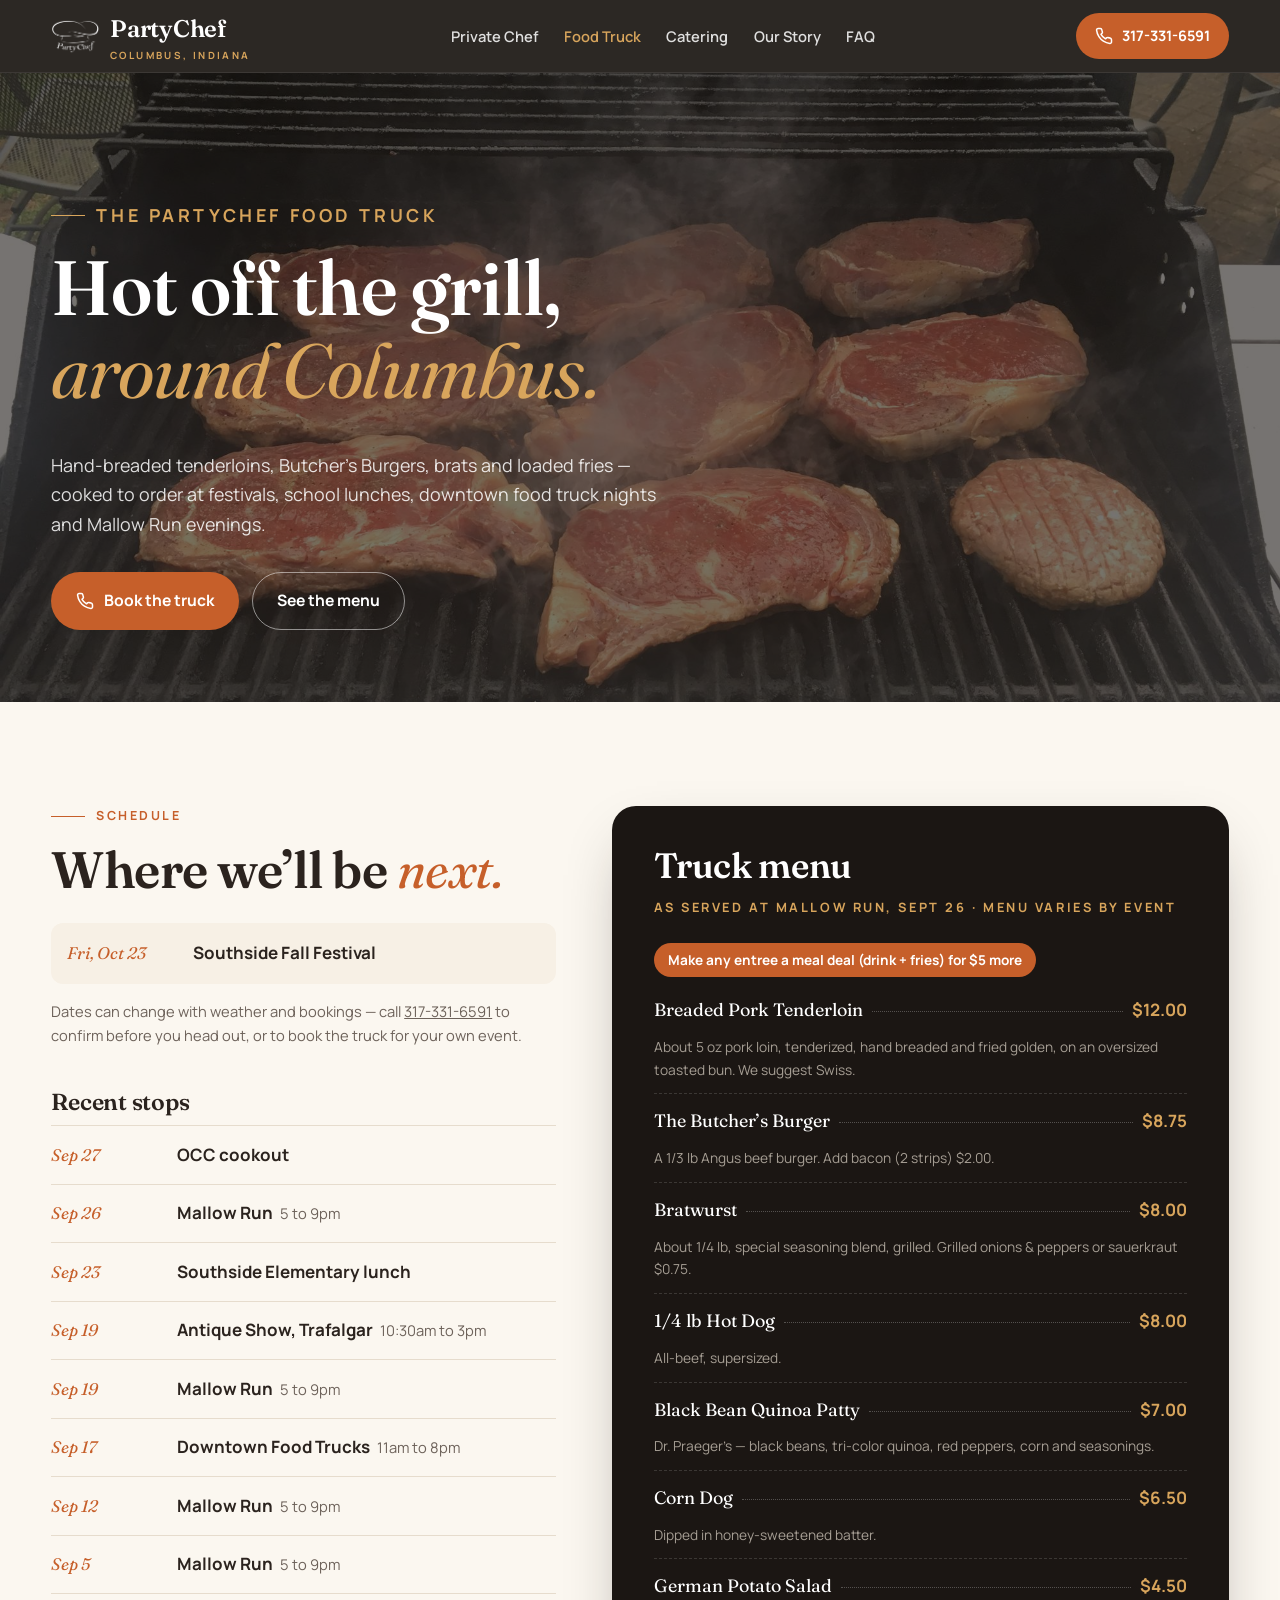
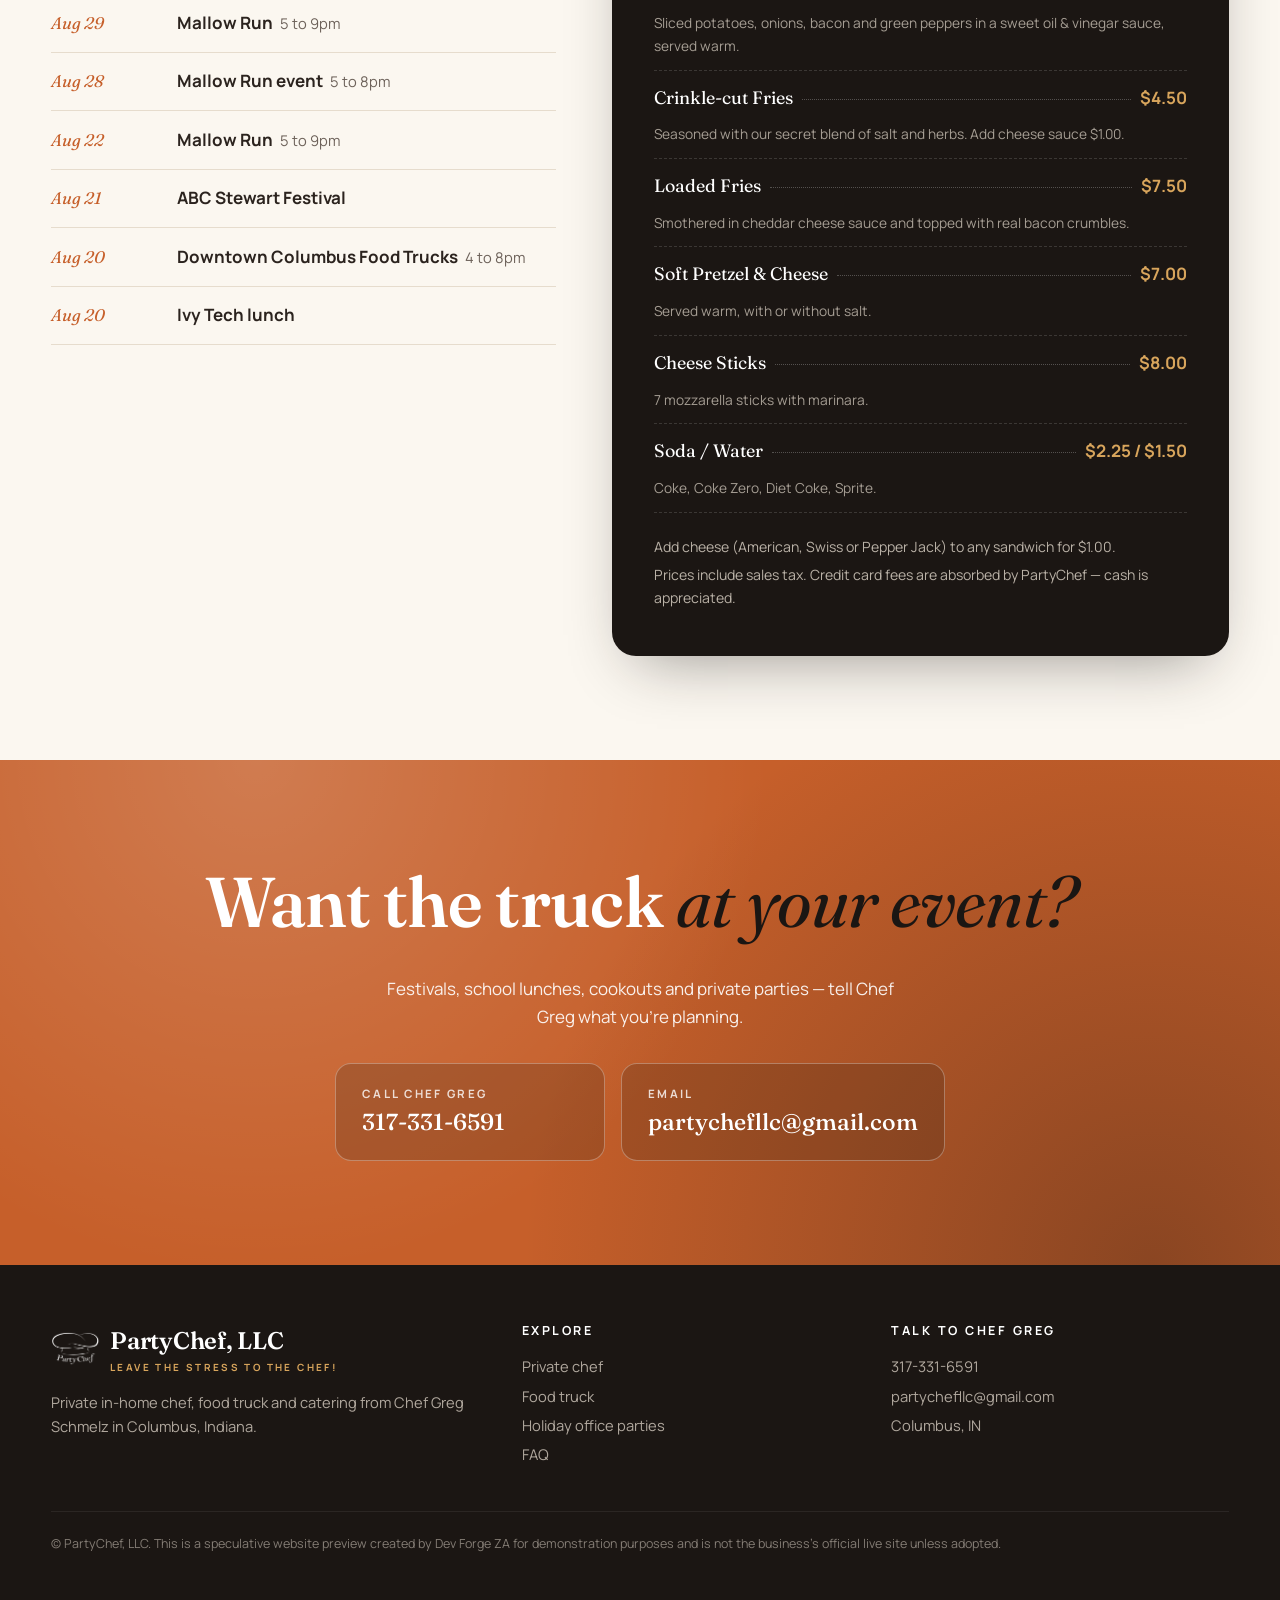
==== food-truck.html @ fdb918af "PartyChef, LLC speculative site preview" ====
<!doctype html>
<html lang="en">
<head>
<meta charset="utf-8">
<meta name="viewport" content="width=device-width, initial-scale=1">
<title>Food Truck Schedule & Menu | PartyChef, LLC | Columbus, IN</title>
<meta name="description" content="Where to find the PartyChef food truck around Columbus, Indiana, and what's on the menu. Book the truck: 317-331-6591.">
<meta property="og:title" content="Food Truck Schedule & Menu | PartyChef, LLC | Columbus, IN">
<meta property="og:description" content="Where to find the PartyChef food truck around Columbus, Indiana, and what's on the menu. Book the truck: 317-331-6591.">
<meta property="og:image" content="images/grill-steaks.jpg">
<meta name="theme-color" content="#1b1613">
<link rel="preconnect" href="https://fonts.googleapis.com">
<link rel="preconnect" href="https://fonts.gstatic.com" crossorigin>
<link href="https://fonts.googleapis.com/css2?family=Fraunces:ital,opsz,wght@0,9..144,400;0,9..144,500;0,9..144,600;1,9..144,400;1,9..144,500&family=Manrope:wght@400;500;600;700&display=swap" rel="stylesheet">
<link rel="stylesheet" href="styles.css">
<link rel="icon" href="images/partychef-logo.png">
</head>
<body>
<header class="site-header">
  <nav class="wrap nav" aria-label="Main">
    <a class="brand" href="index.html"><img src="images/partychef-logo.png" alt="" width="49" height="38"><span>PartyChef<small>Columbus, Indiana</small></span></a>
    <ul id="navlist">
      <li><a href="index.html#private-chef">Private Chef</a></li>
      <li><a href="food-truck.html" aria-current="page">Food Truck</a></li>
      <li><a href="index.html#catering">Catering</a></li>
      <li><a href="index.html#story">Our Story</a></li>
      <li><a href="index.html#faq">FAQ</a></li>
    </ul>
    <a class="btn btn-ember" href="tel:+13173316591"><svg viewBox="0 0 24 24" fill="none" stroke="currentColor" stroke-width="2" stroke-linecap="round" stroke-linejoin="round" aria-hidden="true"><path d="M22 16.9v3a2 2 0 0 1-2.2 2 19.8 19.8 0 0 1-8.6-3.1 19.5 19.5 0 0 1-6-6A19.8 19.8 0 0 1 2.1 4.2 2 2 0 0 1 4.1 2h3a2 2 0 0 1 2 1.7c.1.9.4 1.8.7 2.7a2 2 0 0 1-.5 2.1L8 9.8a16 16 0 0 0 6 6l1.3-1.3a2 2 0 0 1 2.1-.4c.9.3 1.8.6 2.7.7a2 2 0 0 1 1.7 2z"/></svg> 317-331-6591</a>
    <button class="menu-toggle" aria-label="Open menu" aria-expanded="false" aria-controls="navlist"><svg viewBox="0 0 24 24" fill="none" stroke="currentColor" stroke-width="2" stroke-linecap="round"><path d="M3 6h18M3 12h18M3 18h18"/></svg></button>
  </nav>
</header>
<main>
<section class="page-hero">
  <img src="images/grill-steaks.jpg" alt="" width="2000" height="1500">
  <div class="wrap">
    <p class="eyebrow">The PartyChef food truck</p>
    <h1>Hot off the grill, <em>around Columbus.</em></h1>
    <p>Hand-breaded tenderloins, Butcher&rsquo;s Burgers, brats and loaded fries &mdash; cooked to order at festivals, school lunches, downtown food truck nights and Mallow Run evenings.</p>
    <div class="cta-row">
      <a class="btn btn-ember" href="tel:+13173316591"><svg viewBox="0 0 24 24" fill="none" stroke="currentColor" stroke-width="2" stroke-linecap="round" stroke-linejoin="round" aria-hidden="true"><path d="M22 16.9v3a2 2 0 0 1-2.2 2 19.8 19.8 0 0 1-8.6-3.1 19.5 19.5 0 0 1-6-6A19.8 19.8 0 0 1 2.1 4.2 2 2 0 0 1 4.1 2h3a2 2 0 0 1 2 1.7c.1.9.4 1.8.7 2.7a2 2 0 0 1-.5 2.1L8 9.8a16 16 0 0 0 6 6l1.3-1.3a2 2 0 0 1 2.1-.4c.9.3 1.8.6 2.7.7a2 2 0 0 1 1.7 2z"/></svg> Book the truck</a>
      <a class="btn btn-ghost" href="#menu">See the menu</a>
    </div>
  </div>
</section>

<section id="schedule">
  <div class="wrap sched-grid">
    <div>
      <p class="eyebrow">Schedule</p>
      <h2>Where we&rsquo;ll be <em>next.</em></h2>
      <ul class="stops">
        <li class="upcoming"><time datetime="2026-10-23">Fri, Oct 23</time><div><b>Southside Fall Festival</b></div></li>
      </ul>
      <p class="fine">Dates can change with weather and bookings &mdash; call <a href="tel:+13173316591">317-331-6591</a> to confirm before you head out, or to book the truck for your own event.</p>

      <h3 style="margin-top:2.6rem">Recent stops</h3>
      <ul class="stops">
        <li><time datetime="2026-09-27">Sep 27</time><div><b>OCC cookout</b></div></li>
        <li><time datetime="2026-09-26">Sep 26</time><div><b>Mallow Run</b><span>5 to 9pm</span></div></li>
        <li><time datetime="2026-09-23">Sep 23</time><div><b>Southside Elementary lunch</b></div></li>
        <li><time datetime="2026-09-19">Sep 19</time><div><b>Antique Show, Trafalgar</b><span>10:30am to 3pm</span></div></li>
        <li><time datetime="2026-09-19">Sep 19</time><div><b>Mallow Run</b><span>5 to 9pm</span></div></li>
        <li><time datetime="2026-09-17">Sep 17</time><div><b>Downtown Food Trucks</b><span>11am to 8pm</span></div></li>
        <li><time datetime="2026-09-12">Sep 12</time><div><b>Mallow Run</b><span>5 to 9pm</span></div></li>
        <li><time datetime="2026-09-05">Sep 5</time><div><b>Mallow Run</b><span>5 to 9pm</span></div></li>
        <li><time datetime="2026-08-29">Aug 29</time><div><b>Mallow Run</b><span>5 to 9pm</span></div></li>
        <li><time datetime="2026-08-28">Aug 28</time><div><b>Mallow Run event</b><span>5 to 8pm</span></div></li>
        <li><time datetime="2026-08-22">Aug 22</time><div><b>Mallow Run</b><span>5 to 9pm</span></div></li>
        <li><time datetime="2026-08-21">Aug 21</time><div><b>ABC Stewart Festival</b></div></li>
        <li><time datetime="2026-08-20">Aug 20</time><div><b>Downtown Columbus Food Trucks</b><span>4 to 8pm</span></div></li>
        <li><time datetime="2026-08-20">Aug 20</time><div><b>Ivy Tech lunch</b></div></li>
      </ul>
    </div>

    <div class="menu-board" id="menu">
      <h2>Truck menu</h2>
      <p class="sub">As served at Mallow Run, Sept 26 &middot; menu varies by event</p>
      <span class="deal">Make any entree a meal deal (drink + fries) for $5 more</span>
      <div class="menu-item"><span class="name">Breaded Pork Tenderloin</span><span class="dots"></span><span class="price">$12.00</span><p>About 5 oz pork loin, tenderized, hand breaded and fried golden, on an oversized toasted bun. We suggest Swiss.</p></div>
      <div class="menu-item"><span class="name">The Butcher&rsquo;s Burger</span><span class="dots"></span><span class="price">$8.75</span><p>A 1/3 lb Angus beef burger. Add bacon (2 strips) $2.00.</p></div>
      <div class="menu-item"><span class="name">Bratwurst</span><span class="dots"></span><span class="price">$8.00</span><p>About 1/4 lb, special seasoning blend, grilled. Grilled onions &amp; peppers or sauerkraut $0.75.</p></div>
      <div class="menu-item"><span class="name">1/4 lb Hot Dog</span><span class="dots"></span><span class="price">$8.00</span><p>All-beef, supersized.</p></div>
      <div class="menu-item"><span class="name">Black Bean Quinoa Patty</span><span class="dots"></span><span class="price">$7.00</span><p>Dr. Praeger&rsquo;s &mdash; black beans, tri-color quinoa, red peppers, corn and seasonings.</p></div>
      <div class="menu-item"><span class="name">Corn Dog</span><span class="dots"></span><span class="price">$6.50</span><p>Dipped in honey-sweetened batter.</p></div>
      <div class="menu-item"><span class="name">German Potato Salad</span><span class="dots"></span><span class="price">$4.50</span><p>Sliced potatoes, onions, bacon and green peppers in a sweet oil &amp; vinegar sauce, served warm.</p></div>
      <div class="menu-item"><span class="name">Crinkle-cut Fries</span><span class="dots"></span><span class="price">$4.50</span><p>Seasoned with our secret blend of salt and herbs. Add cheese sauce $1.00.</p></div>
      <div class="menu-item"><span class="name">Loaded Fries</span><span class="dots"></span><span class="price">$7.50</span><p>Smothered in cheddar cheese sauce and topped with real bacon crumbles.</p></div>
      <div class="menu-item"><span class="name">Soft Pretzel &amp; Cheese</span><span class="dots"></span><span class="price">$7.00</span><p>Served warm, with or without salt.</p></div>
      <div class="menu-item"><span class="name">Cheese Sticks</span><span class="dots"></span><span class="price">$8.00</span><p>7 mozzarella sticks with marinara.</p></div>
      <div class="menu-item"><span class="name">Soda / Water</span><span class="dots"></span><span class="price">$2.25 / $1.50</span><p>Coke, Coke Zero, Diet Coke, Sprite.</p></div>
      <div class="menu-notes">
        <p>Add cheese (American, Swiss or Pepper Jack) to any sandwich for $1.00.</p>
        <p>Prices include sales tax. Credit card fees are absorbed by PartyChef &mdash; cash is appreciated.</p>
      </div>
    </div>
  </div>
</section>

<section class="contact">
  <div class="wrap">
    <h2>Want the truck <em>at your event?</em></h2>
    <p>Festivals, school lunches, cookouts and private parties &mdash; tell Chef Greg what you&rsquo;re planning.</p>
    <div class="contact-tiles">
      <a class="tile" href="tel:+13173316591"><small>Call Chef Greg</small><b>317-331-6591</b></a>
      <a class="tile" href="mailto:partychefllc@gmail.com?subject=Food%20truck%20booking"><small>Email</small><b>partychefllc@gmail.com</b></a>
    </div>
  </div>
</section>
</main>
<footer>
  <div class="wrap">
    <div class="foot">
      <div>
        <a class="brand" href="index.html"><img src="images/partychef-logo.png" alt="PartyChef logo" width="49" height="38"><span>PartyChef, LLC<small>Leave the stress to the chef!</small></span></a>
        <p>Private in-home chef, food truck and catering from Chef Greg Schmelz in Columbus, Indiana.</p>
      </div>
      <div>
        <h4>Explore</h4>
        <ul>
          <li><a href="index.html#private-chef">Private chef</a></li>
          <li><a href="food-truck.html">Food truck</a></li>
          <li><a href="index.html#catering">Holiday office parties</a></li>
          <li><a href="index.html#faq">FAQ</a></li>
        </ul>
      </div>
      <div>
        <h4>Talk to Chef Greg</h4>
        <ul>
          <li><a href="tel:+13173316591">317-331-6591</a></li>
          <li><a href="mailto:partychefllc@gmail.com">partychefllc@gmail.com</a></li>
          <li>Columbus, IN</li>
        </ul>
      </div>
    </div>
    <p class="disclaimer">&copy; PartyChef, LLC. This is a speculative website preview created by Dev Forge ZA for demonstration purposes and is not the business&rsquo;s official live site unless adopted.</p>
  </div>
</footer>
<div class="callbar">
  <a href="tel:+13173316591"><svg viewBox="0 0 24 24" fill="none" stroke="currentColor" stroke-width="2" stroke-linecap="round" stroke-linejoin="round" aria-hidden="true"><path d="M22 16.9v3a2 2 0 0 1-2.2 2 19.8 19.8 0 0 1-8.6-3.1 19.5 19.5 0 0 1-6-6A19.8 19.8 0 0 1 2.1 4.2 2 2 0 0 1 4.1 2h3a2 2 0 0 1 2 1.7c.1.9.4 1.8.7 2.7a2 2 0 0 1-.5 2.1L8 9.8a16 16 0 0 0 6 6l1.3-1.3a2 2 0 0 1 2.1-.4c.9.3 1.8.6 2.7.7a2 2 0 0 1 1.7 2z"/></svg> Call Chef Greg</a>
  <a href="mailto:partychefllc@gmail.com"><svg viewBox="0 0 24 24" fill="none" stroke="currentColor" stroke-width="2" stroke-linecap="round" stroke-linejoin="round" aria-hidden="true"><rect x="2" y="4" width="20" height="16" rx="2"/><path d="m22 6-10 7L2 6"/></svg> Email</a>
</div>
<script>
  const t=document.querySelector('.menu-toggle'),l=document.getElementById('navlist');
  t.addEventListener('click',()=>{const o=l.classList.toggle('open');t.setAttribute('aria-expanded',o)});
  l.querySelectorAll('a').forEach(a=>a.addEventListener('click',()=>{l.classList.remove('open');t.setAttribute('aria-expanded',false)}));
</script>
</body>
</html>
---- styles.css ----
:root{
  --char:#1b1613; --char-2:#2a221d; --ember:#c65f2a; --ember-2:#e07a3f; --gold:#d8a55c;
  --cream:#f7f0e5; --paper:#fbf7f0; --ink:#2b231e; --muted:#6d625a; --line:#e6dccd; --sage:#56614a;
  --radius:18px; --shadow:0 24px 60px -24px rgba(27,22,19,.45);
  --serif:"Fraunces", Georgia, "Times New Roman", serif; --sans:"Manrope", system-ui, -apple-system, Segoe UI, Roboto, sans-serif;
}
*{box-sizing:border-box}
html{scroll-behavior:smooth;scroll-padding-top:84px}
body{margin:0;font-family:var(--sans);color:var(--ink);background:var(--paper);line-height:1.65;font-size:17px;-webkit-font-smoothing:antialiased}
img{max-width:100%;height:auto;display:block}
a{color:inherit}
.wrap{width:min(1180px,92%);margin:0 auto}
h1,h2,h3{font-family:var(--serif);font-weight:600;line-height:1.08;letter-spacing:-.01em;margin:0 0 .5em}
h2{font-size:clamp(2rem,4.2vw,3.2rem)}
h3{font-size:1.45rem}
em.accent,h1 em,h2 em{font-style:italic;font-weight:400;color:var(--ember)}
.eyebrow{font-size:.78rem;letter-spacing:.2em;text-transform:uppercase;font-weight:700;color:var(--ember);margin:0 0 1rem;display:flex;align-items:center;gap:.7rem}
.eyebrow::before{content:"";width:34px;height:1px;background:currentColor}
.lede{font-size:1.15rem;color:var(--muted);max-width:60ch}

/* buttons */
.btn{display:inline-flex;align-items:center;gap:.6rem;padding:.95rem 1.5rem;border-radius:999px;font-weight:700;text-decoration:none;font-size:.98rem;transition:transform .2s,background .2s,color .2s,border-color .2s;border:1.5px solid transparent}
.btn svg{width:18px;height:18px}
.btn-ember{background:var(--ember);color:#fff}
.btn-ember:hover{background:var(--ember-2);transform:translateY(-2px)}
.btn-ghost{border-color:rgba(255,255,255,.5);color:#fff}
.btn-ghost:hover{background:#fff;color:var(--char)}
.btn-dark{background:var(--char);color:#fff}
.btn-dark:hover{background:var(--ember)}
.btn-line{border-color:var(--ink);color:var(--ink)}
.btn-line:hover{background:var(--ink);color:#fff}

/* header */
.site-header{position:sticky;top:0;z-index:50;background:rgba(27,22,19,.92);backdrop-filter:saturate(1.3) blur(10px);color:#fff;border-bottom:1px solid rgba(255,255,255,.08)}
.nav{display:flex;align-items:center;justify-content:space-between;height:72px;gap:1rem}
.brand{display:flex;align-items:center;gap:.6rem;text-decoration:none;font-family:var(--serif);font-size:1.5rem;font-weight:600;letter-spacing:-.01em}
.brand img{height:38px;width:auto;filter:invert(1)}
.brand small{display:block;font-family:var(--sans);font-size:.62rem;letter-spacing:.24em;text-transform:uppercase;color:var(--gold);font-weight:700;margin-top:-2px}
.nav ul{list-style:none;display:flex;gap:1.6rem;margin:0;padding:0}
.nav ul a{text-decoration:none;font-size:.92rem;font-weight:600;opacity:.85}
.nav ul a:hover,.nav ul a[aria-current]{opacity:1;color:var(--gold)}
.nav .btn{padding:.65rem 1.1rem;font-size:.9rem}
.menu-toggle{display:none;background:none;border:0;color:#fff;padding:.4rem;cursor:pointer}
.menu-toggle svg{width:28px;height:28px}

/* hero */
.hero{position:relative;min-height:min(92vh,860px);display:grid;align-items:end;color:#fff;overflow:hidden;background:var(--char)}
.hero > img{position:absolute;inset:0;width:100%;height:100%;object-fit:cover;object-position:center 60%;transform:scale(1.04)}
.hero::after{content:"";position:absolute;inset:0;background:linear-gradient(180deg,rgba(27,22,19,.35) 0%,rgba(27,22,19,.25) 35%,rgba(27,22,19,.9) 88%),linear-gradient(90deg,rgba(27,22,19,.75),rgba(27,22,19,0) 70%)}
.hero-inner{position:relative;z-index:2;padding:9rem 0 4.5rem;display:grid;grid-template-columns:1.4fr .8fr;gap:3rem;align-items:end}
.hero .eyebrow{color:var(--gold)}
.hero h1{font-size:clamp(2.9rem,7.4vw,6.2rem);margin-bottom:.35em;max-width:12ch}
.hero h1 em{color:var(--gold)}
.hero p.lede{color:rgba(255,255,255,.85);font-size:1.22rem}
.cta-row{display:flex;flex-wrap:wrap;gap:.8rem;margin-top:2rem}
.hero-note{background:rgba(247,240,229,.1);border:1px solid rgba(255,255,255,.18);backdrop-filter:blur(8px);border-radius:var(--radius);padding:1.5rem 1.6rem;font-family:var(--serif);font-size:1.18rem;line-height:1.4}
.hero-note span{display:block;font-family:var(--sans);font-size:.72rem;letter-spacing:.2em;text-transform:uppercase;color:var(--gold);font-weight:700;margin-bottom:.6rem}

/* credentials */
.creds{background:var(--char);color:#f1e7d8;border-top:1px solid rgba(255,255,255,.08)}
.creds ul{list-style:none;margin:0;padding:1.6rem 0;display:grid;grid-template-columns:repeat(5,1fr);gap:1rem}
.creds li{display:flex;align-items:center;gap:.8rem;font-size:.9rem;font-weight:600;line-height:1.3}
.creds li svg{flex:none;width:34px;height:34px;color:var(--gold)}
.creds li b{display:block;font-family:var(--serif);font-weight:600;font-size:1.05rem;color:#fff}

section{padding:6.5rem 0}
.section-head{display:flex;justify-content:space-between;align-items:end;gap:2rem;margin-bottom:3rem;flex-wrap:wrap}
.section-head h2{max-width:16ch;margin:0}
.section-head p{max-width:46ch;color:var(--muted);margin:0}

/* service cards */
.cards{display:grid;grid-template-columns:repeat(3,1fr);gap:1.6rem}
.card{background:#fff;border-radius:var(--radius);overflow:hidden;box-shadow:0 1px 0 var(--line),0 18px 40px -30px rgba(27,22,19,.5);display:flex;flex-direction:column;transition:transform .3s,box-shadow .3s}
.card:hover{transform:translateY(-6px);box-shadow:var(--shadow)}
.card figure{margin:0;aspect-ratio:4/3;overflow:hidden;position:relative}
.card figure img{width:100%;height:100%;object-fit:cover;transition:transform .6s}
.card:hover figure img{transform:scale(1.05)}
.card .num{position:absolute;top:1rem;left:1rem;background:var(--paper);color:var(--ember);font-family:var(--serif);font-style:italic;border-radius:999px;padding:.2rem .8rem;font-size:.95rem}
.card-body{padding:1.7rem 1.7rem 1.9rem;display:flex;flex-direction:column;gap:.4rem;flex:1}
.card-body p{color:var(--muted);margin:0 0 1rem}
.card-body ul{margin:0 0 1.3rem;padding:0;list-style:none;font-size:.94rem}
.card-body li{padding:.35rem 0 .35rem 1.5rem;position:relative;border-top:1px dashed var(--line)}
.card-body li::before{content:"";position:absolute;left:0;top:.95rem;width:8px;height:8px;border-radius:50%;background:var(--ember)}
.card-link{margin-top:auto;font-weight:700;color:var(--ember);text-decoration:none;display:inline-flex;gap:.4rem;align-items:center}
.card-link:hover{gap:.7rem}

/* private chef */
.private{background:var(--cream)}
.private-grid{display:grid;grid-template-columns:1fr 1fr;gap:4rem;align-items:center}
.photo-stack{position:relative}
.photo-stack img{border-radius:var(--radius);box-shadow:var(--shadow)}
.photo-stack .main{aspect-ratio:4/3.3;object-fit:cover;width:100%}
.photo-stack .inset{position:absolute;width:44%;right:-6%;bottom:-12%;border:8px solid var(--cream);aspect-ratio:1;object-fit:cover}
.steps{list-style:none;counter-reset:s;padding:0;margin:2rem 0}
.steps li{counter-increment:s;display:grid;grid-template-columns:52px 1fr;gap:1rem;padding:1rem 0;border-top:1px solid var(--line)}
.steps li::before{content:counter(s,decimal-leading-zero);font-family:var(--serif);font-style:italic;font-size:1.6rem;color:var(--ember);line-height:1}
.steps b{display:block;font-size:1.02rem}
.steps span{color:var(--muted);font-size:.95rem}
.price-note{background:#fff;border-left:4px solid var(--ember);padding:1.1rem 1.3rem;border-radius:0 12px 12px 0;margin:1.5rem 0 2rem;font-size:.98rem}
.price-note b{font-family:var(--serif);font-size:1.1rem}

/* story */
.story{background:var(--char);color:#efe6d8;position:relative;overflow:hidden}
.story::before{content:"";position:absolute;width:700px;height:700px;border-radius:50%;background:radial-gradient(circle,rgba(198,95,42,.28),transparent 65%);right:-200px;top:-200px}
.story-grid{position:relative;display:grid;grid-template-columns:.85fr 1.15fr;gap:4.5rem;align-items:center}
.story figure{margin:0;position:relative}
.story figure img{border-radius:var(--radius);aspect-ratio:3/4;object-fit:cover;width:100%;filter:saturate(.9)}
.story figcaption{position:absolute;left:1.2rem;bottom:1.2rem;background:var(--ember);color:#fff;padding:.5rem 1rem;border-radius:999px;font-size:.82rem;font-weight:700;letter-spacing:.04em}
.story h2{color:#fff}
.story h2 em{color:var(--gold)}
.story p{color:rgba(239,230,216,.82)}
.pull{font-family:var(--serif);font-style:italic;font-size:clamp(1.4rem,2.4vw,1.9rem);line-height:1.35;color:#fff;border-left:2px solid var(--gold);padding-left:1.4rem;margin:2rem 0}
.timeline{display:grid;grid-template-columns:repeat(3,1fr);gap:1rem;margin-top:2.5rem}
.timeline div{border-top:1px solid rgba(255,255,255,.2);padding-top:1rem}
.timeline b{font-family:var(--serif);font-size:1.7rem;color:var(--gold);display:block;font-weight:500}
.timeline span{font-size:.9rem;color:rgba(239,230,216,.75)}

/* swine */
.swine-grid{display:grid;grid-template-columns:1.1fr .9fr;gap:4rem;align-items:center}
.swine img{border-radius:var(--radius);box-shadow:var(--shadow);width:100%;aspect-ratio:4/3;object-fit:cover}
.tags{display:flex;flex-wrap:wrap;gap:.5rem;margin-top:1.5rem}
.tags span{border:1px solid var(--line);background:#fff;border-radius:999px;padding:.4rem .9rem;font-size:.86rem;font-weight:600}

/* office */
.office{background:linear-gradient(180deg,var(--cream),var(--paper))}
.office-card{display:grid;grid-template-columns:1fr 1fr;background:#fff;border-radius:28px;overflow:hidden;box-shadow:var(--shadow)}
.office-card img{width:100%;height:100%;object-fit:cover;min-height:420px}
.office-body{padding:3.2rem}
.menu-formula{display:grid;grid-template-columns:repeat(3,1fr);gap:.8rem;margin:1.6rem 0}
.menu-formula div{background:var(--cream);border-radius:14px;padding:1rem;text-align:center}
.menu-formula b{display:block;font-family:var(--serif);font-size:2rem;color:var(--ember);line-height:1}
.menu-formula span{font-size:.85rem;font-weight:600}
.fine{font-size:.92rem;color:var(--muted)}

/* truck teaser */
.truck{position:relative;color:#fff;background:var(--char);overflow:hidden}
.truck > img{position:absolute;inset:0;width:100%;height:100%;object-fit:cover;opacity:.35}
.truck .wrap{position:relative;display:grid;grid-template-columns:1fr 1fr;gap:3rem;align-items:center}
.truck h2 em{color:var(--gold)}
.truck p{color:rgba(255,255,255,.82)}
.next-stop{background:var(--paper);color:var(--ink);border-radius:var(--radius);padding:2rem;box-shadow:var(--shadow)}
.next-stop .date{display:flex;gap:1.2rem;align-items:center;margin-bottom:1rem}
.cal{background:var(--ember);color:#fff;border-radius:14px;width:78px;text-align:center;padding:.5rem 0;flex:none}
.cal b{display:block;font-family:var(--serif);font-size:2.1rem;line-height:1}
.cal span{font-size:.72rem;letter-spacing:.2em;text-transform:uppercase;font-weight:700}
.next-stop h3{margin:0}
.next-stop small{color:var(--muted);font-weight:600}

/* faq */
.faq-grid{display:grid;grid-template-columns:.8fr 1.2fr;gap:4rem}
details{border-top:1px solid var(--line);padding:1.2rem 0}
details:last-child{border-bottom:1px solid var(--line)}
summary{cursor:pointer;list-style:none;font-family:var(--serif);font-size:1.25rem;font-weight:500;display:flex;justify-content:space-between;gap:1rem}
summary::-webkit-details-marker{display:none}
summary::after{content:"+";font-family:var(--sans);color:var(--ember);font-size:1.5rem;line-height:1;transition:transform .2s}
details[open] summary::after{transform:rotate(45deg)}
details p{color:var(--muted);margin:.8rem 0 0;max-width:62ch}

/* contact */
.contact{background:var(--ember);color:#fff;text-align:center;position:relative;overflow:hidden}
.contact::before{content:"";position:absolute;inset:0;background:radial-gradient(circle at 20% 0%,rgba(255,255,255,.18),transparent 45%),radial-gradient(circle at 90% 100%,rgba(27,22,19,.35),transparent 50%)}
.contact .wrap{position:relative}
.contact h2{font-size:clamp(2.4rem,5.5vw,4.4rem)}
.contact h2 em{color:var(--char)}
.contact p{max-width:52ch;margin:0 auto 2rem;color:rgba(255,255,255,.9)}
.contact-tiles{display:flex;justify-content:center;gap:1rem;flex-wrap:wrap}
.tile{background:rgba(27,22,19,.18);border:1px solid rgba(255,255,255,.3);border-radius:16px;padding:1.2rem 1.6rem;text-decoration:none;text-align:left;min-width:270px;transition:background .2s}
.tile:hover{background:var(--char)}
.tile small{display:block;font-size:.72rem;letter-spacing:.2em;text-transform:uppercase;opacity:.8;font-weight:700}
.tile b{font-family:var(--serif);font-size:1.45rem;font-weight:500}

/* footer */
footer{background:var(--char);color:rgba(239,230,216,.7);padding:3.5rem 0 6rem;font-size:.92rem}
.foot{display:grid;grid-template-columns:1.3fr 1fr 1fr;gap:2rem;align-items:start}
.foot .brand{color:#fff;margin-bottom:.8rem}
.foot h4{color:#fff;font-size:.78rem;letter-spacing:.2em;text-transform:uppercase;margin:0 0 .8rem}
.foot ul{list-style:none;padding:0;margin:0}
.foot li{margin:.3rem 0}
.foot a{text-decoration:none}
.foot a:hover{color:var(--gold)}
.disclaimer{border-top:1px solid rgba(255,255,255,.1);margin-top:2.5rem;padding-top:1.4rem;font-size:.78rem;opacity:.7}

/* mobile call bar */
.callbar{display:none}

/* food truck page */
.page-hero{position:relative;color:#fff;background:var(--char);padding:8rem 0 4.5rem;overflow:hidden}
.page-hero > img{position:absolute;inset:0;width:100%;height:100%;object-fit:cover;opacity:.4}
.page-hero .wrap{position:relative}
.page-hero h1{font-size:clamp(2.6rem,6vw,4.8rem);max-width:14ch}
.page-hero h1 em{color:var(--gold)}
.page-hero .eyebrow{color:var(--gold)}
.page-hero p{color:rgba(255,255,255,.85);max-width:56ch;font-size:1.12rem}
.sched-grid{display:grid;grid-template-columns:.9fr 1.1fr;gap:3.5rem;align-items:start}
.stops{list-style:none;padding:0;margin:0}
.stops li{display:grid;grid-template-columns:110px 1fr;gap:1rem;padding:.9rem 0;border-top:1px solid var(--line);align-items:baseline}
.stops li:last-child{border-bottom:1px solid var(--line)}
.stops time{font-family:var(--serif);font-style:italic;color:var(--ember);font-size:1.05rem}
.stops b{font-weight:700}
.stops span{color:var(--muted);font-size:.92rem;margin-left:.4rem}
.stops li.upcoming{background:var(--cream);border-radius:12px;padding:1rem;border:0;margin-bottom:.6rem}
.menu-board{background:var(--char);color:#efe6d8;border-radius:24px;padding:2.6rem;box-shadow:var(--shadow)}
.menu-board h2{color:#fff;font-size:2.2rem}
.menu-board .sub{color:var(--gold);font-size:.8rem;letter-spacing:.2em;text-transform:uppercase;font-weight:700;margin:-.4rem 0 1.6rem}
.menu-item{display:flex;align-items:baseline;gap:.6rem;padding:.75rem 0;border-bottom:1px dashed rgba(255,255,255,.14)}
.menu-item .name{font-family:var(--serif);font-size:1.12rem;color:#fff}
.menu-item .dots{flex:1;border-bottom:1px dotted rgba(255,255,255,.25);transform:translateY(-4px)}
.menu-item .price{font-weight:700;color:var(--gold)}
.menu-item p{margin:.1rem 0 0;font-size:.86rem;color:rgba(239,230,216,.65);flex-basis:100%}
.menu-item{flex-wrap:wrap}
.menu-notes{margin-top:1.4rem;font-size:.88rem;color:rgba(239,230,216,.75)}
.menu-notes p{margin:.3rem 0}
.deal{display:inline-block;background:var(--ember);color:#fff;border-radius:999px;padding:.35rem .9rem;font-weight:700;font-size:.85rem;margin-bottom:.4rem}

/* responsive */
@media (max-width:1020px){
  .creds ul{grid-template-columns:repeat(3,1fr)}
  .cards{grid-template-columns:1fr 1fr}
  .cards .card:last-child{grid-column:1/-1}
  .hero-inner{grid-template-columns:1fr}
  .hero-note{max-width:480px}
}
@media (max-width:860px){
  body{font-size:16px}
  section{padding:4.5rem 0}
  .nav ul{display:none;position:absolute;top:72px;left:0;right:0;background:var(--char);flex-direction:column;padding:1.2rem 4%;gap:0;border-bottom:1px solid rgba(255,255,255,.1)}
  .nav ul.open{display:flex}
  .nav ul li a{display:block;padding:.8rem 0;border-bottom:1px solid rgba(255,255,255,.07)}
  .menu-toggle{display:block}
  .nav .btn{display:none}
  .hero-inner{padding:7rem 0 3rem}
  .private-grid,.story-grid,.swine-grid,.office-card,.truck .wrap,.faq-grid,.sched-grid{grid-template-columns:1fr;gap:2.5rem}
  .photo-stack .inset{right:4%;bottom:-8%}
  .office-card img{min-height:280px;max-height:340px}
  .office-body{padding:2rem 1.5rem}
  .story figure{max-width:420px}
  .foot{grid-template-columns:1fr}
  .callbar{display:grid;grid-template-columns:1fr 1fr;position:fixed;left:0;right:0;bottom:0;z-index:60;background:var(--char);border-top:1px solid rgba(255,255,255,.1);box-shadow:0 -10px 30px rgba(0,0,0,.25)}
  .callbar a{display:flex;align-items:center;justify-content:center;gap:.5rem;padding:1rem;color:#fff;text-decoration:none;font-weight:700;font-size:.95rem}
  .callbar a:first-child{background:var(--ember)}
  .callbar svg{width:18px;height:18px}
  .menu-board{padding:1.8rem 1.3rem}
}
@media (max-width:560px){
  .cards{grid-template-columns:1fr}
  .creds ul{grid-template-columns:1fr 1fr}
  .creds li:last-child{grid-column:1/-1}
  .timeline{grid-template-columns:1fr}
  .menu-formula b{font-size:1.6rem}
  .tile{min-width:0;width:100%}
  .stops li{grid-template-columns:1fr;gap:.1rem}
  .cta-row .btn{flex:1 1 100%;justify-content:center}
  .hero h1{font-size:2.9rem}
}
@media (prefers-reduced-motion:reduce){*{transition:none!important;scroll-behavior:auto!important}}
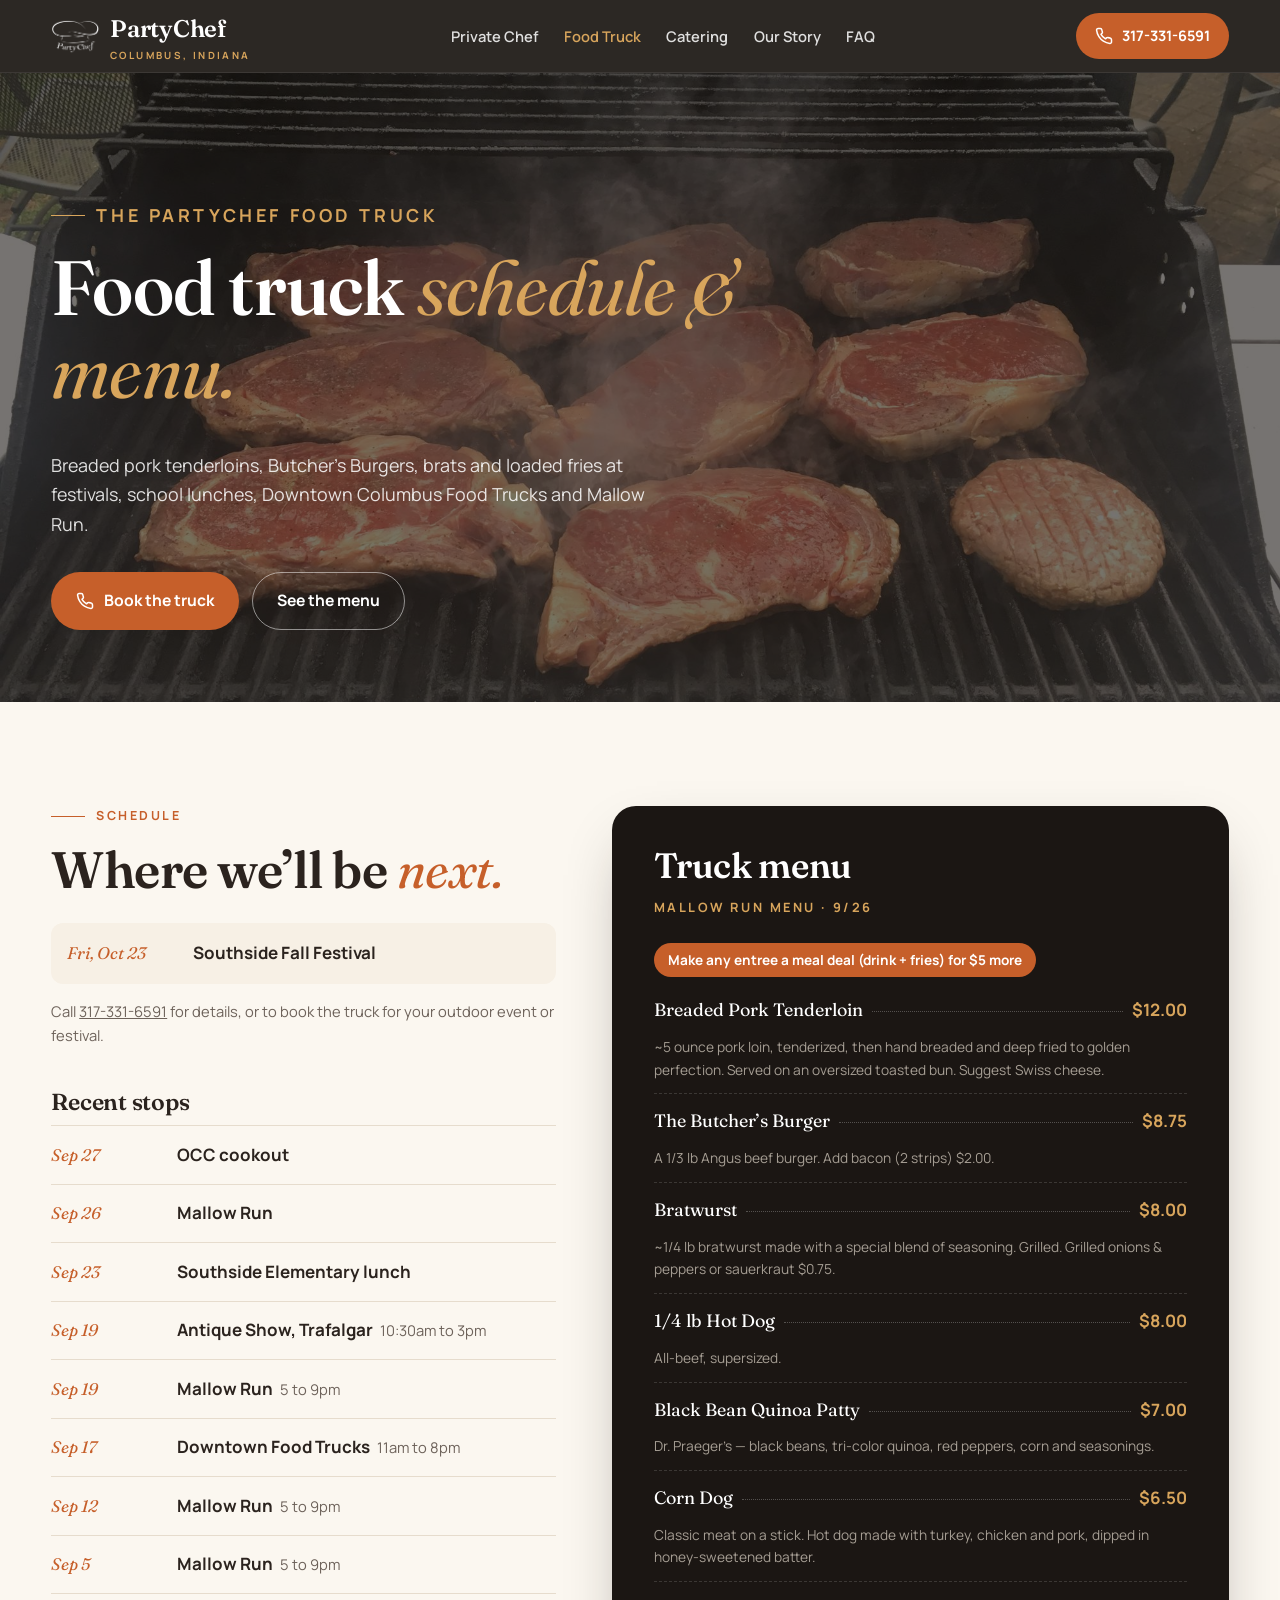
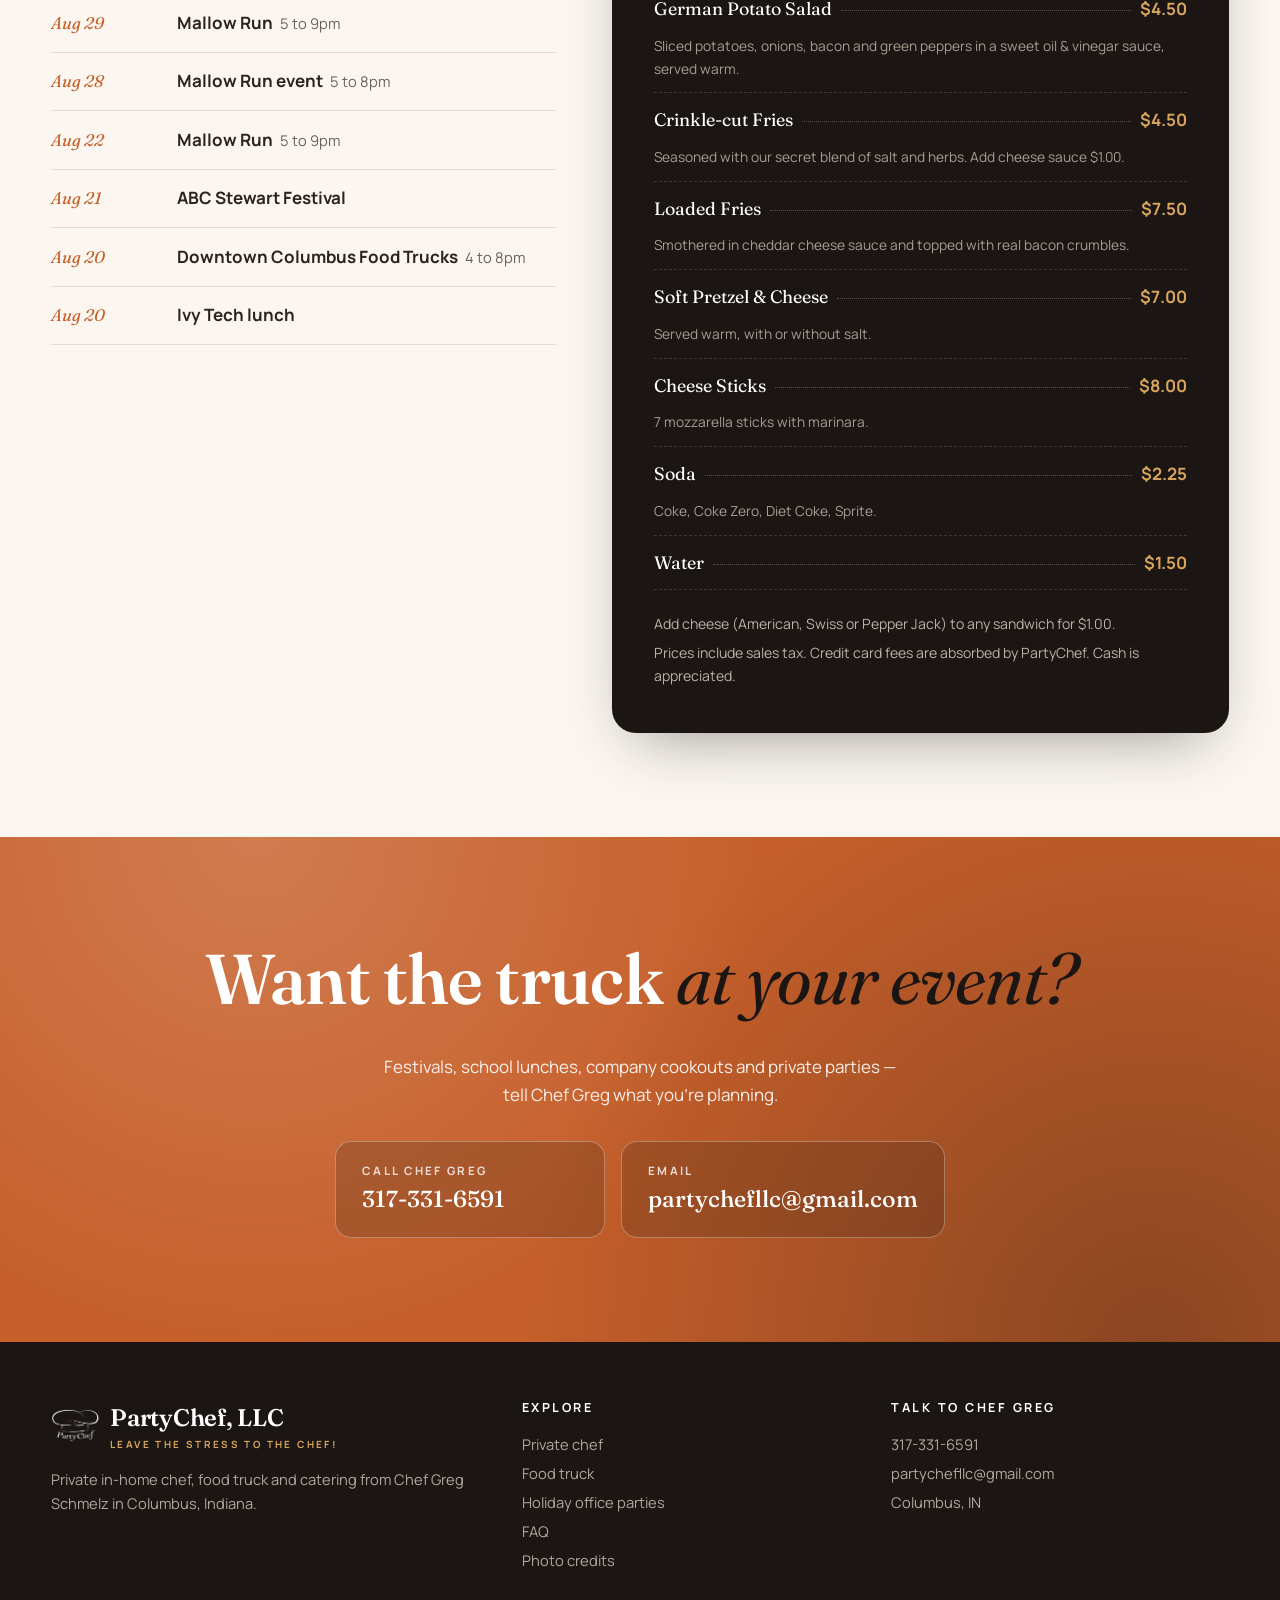
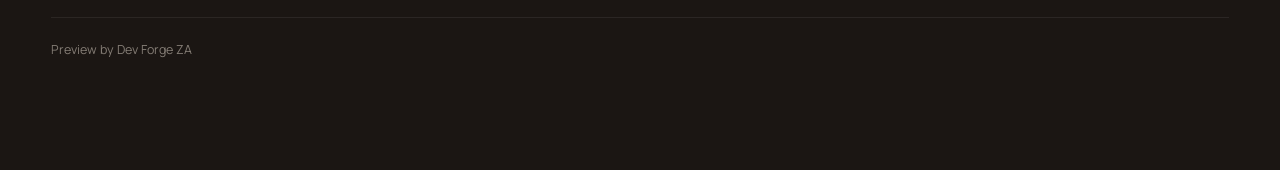
==== commit 6e34a345: "House rules: root SOURCES.txt, footer disclaimer, button font, source-verified copy, mobile hero pho" ====
--- a/food-truck.html
+++ b/food-truck.html
@@ -4,9 +4,9 @@
 <meta charset="utf-8">
 <meta name="viewport" content="width=device-width, initial-scale=1">
 <title>Food Truck Schedule & Menu | PartyChef, LLC | Columbus, IN</title>
-<meta name="description" content="Where to find the PartyChef food truck around Columbus, Indiana, and what's on the menu. Book the truck: 317-331-6591.">
+<meta name="description" content="Where to find the PartyChef food truck and what's on the menu. Book the truck: 317-331-6591.">
 <meta property="og:title" content="Food Truck Schedule & Menu | PartyChef, LLC | Columbus, IN">
-<meta property="og:description" content="Where to find the PartyChef food truck around Columbus, Indiana, and what's on the menu. Book the truck: 317-331-6591.">
+<meta property="og:description" content="Where to find the PartyChef food truck and what's on the menu. Book the truck: 317-331-6591.">
 <meta property="og:image" content="images/grill-steaks.jpg">
 <meta name="theme-color" content="#1b1613">
 <link rel="preconnect" href="https://fonts.googleapis.com">
@@ -35,8 +35,8 @@
   <img src="images/grill-steaks.jpg" alt="" width="2000" height="1500">
   <div class="wrap">
     <p class="eyebrow">The PartyChef food truck</p>
-    <h1>Hot off the grill, <em>around Columbus.</em></h1>
-    <p>Hand-breaded tenderloins, Butcher&rsquo;s Burgers, brats and loaded fries &mdash; cooked to order at festivals, school lunches, downtown food truck nights and Mallow Run evenings.</p>
+    <h1>Food truck <em>schedule &amp; menu.</em></h1>
+    <p>Breaded pork tenderloins, Butcher&rsquo;s Burgers, brats and loaded fries at festivals, school lunches, Downtown Columbus Food Trucks and Mallow Run.</p>
     <div class="cta-row">
       <a class="btn btn-ember" href="tel:+13173316591"><svg viewBox="0 0 24 24" fill="none" stroke="currentColor" stroke-width="2" stroke-linecap="round" stroke-linejoin="round" aria-hidden="true"><path d="M22 16.9v3a2 2 0 0 1-2.2 2 19.8 19.8 0 0 1-8.6-3.1 19.5 19.5 0 0 1-6-6A19.8 19.8 0 0 1 2.1 4.2 2 2 0 0 1 4.1 2h3a2 2 0 0 1 2 1.7c.1.9.4 1.8.7 2.7a2 2 0 0 1-.5 2.1L8 9.8a16 16 0 0 0 6 6l1.3-1.3a2 2 0 0 1 2.1-.4c.9.3 1.8.6 2.7.7a2 2 0 0 1 1.7 2z"/></svg> Book the truck</a>
       <a class="btn btn-ghost" href="#menu">See the menu</a>
@@ -52,12 +52,12 @@
       <ul class="stops">
         <li class="upcoming"><time datetime="2026-10-23">Fri, Oct 23</time><div><b>Southside Fall Festival</b></div></li>
       </ul>
-      <p class="fine">Dates can change with weather and bookings &mdash; call <a href="tel:+13173316591">317-331-6591</a> to confirm before you head out, or to book the truck for your own event.</p>
+      <p class="fine">Call <a href="tel:+13173316591">317-331-6591</a> for details, or to book the truck for your outdoor event or festival.</p>
 
       <h3 style="margin-top:2.6rem">Recent stops</h3>
       <ul class="stops">
         <li><time datetime="2026-09-27">Sep 27</time><div><b>OCC cookout</b></div></li>
-        <li><time datetime="2026-09-26">Sep 26</time><div><b>Mallow Run</b><span>5 to 9pm</span></div></li>
+        <li><time datetime="2026-09-26">Sep 26</time><div><b>Mallow Run</b></div></li>
         <li><time datetime="2026-09-23">Sep 23</time><div><b>Southside Elementary lunch</b></div></li>
         <li><time datetime="2026-09-19">Sep 19</time><div><b>Antique Show, Trafalgar</b><span>10:30am to 3pm</span></div></li>
         <li><time datetime="2026-09-19">Sep 19</time><div><b>Mallow Run</b><span>5 to 9pm</span></div></li>
@@ -75,23 +75,24 @@
 
     <div class="menu-board" id="menu">
       <h2>Truck menu</h2>
-      <p class="sub">As served at Mallow Run, Sept 26 &middot; menu varies by event</p>
+      <p class="sub">Mallow Run menu &middot; 9/26</p>
       <span class="deal">Make any entree a meal deal (drink + fries) for $5 more</span>
-      <div class="menu-item"><span class="name">Breaded Pork Tenderloin</span><span class="dots"></span><span class="price">$12.00</span><p>About 5 oz pork loin, tenderized, hand breaded and fried golden, on an oversized toasted bun. We suggest Swiss.</p></div>
+      <div class="menu-item"><span class="name">Breaded Pork Tenderloin</span><span class="dots"></span><span class="price">$12.00</span><p>~5 ounce pork loin, tenderized, then hand breaded and deep fried to golden perfection. Served on an oversized toasted bun. Suggest Swiss cheese.</p></div>
       <div class="menu-item"><span class="name">The Butcher&rsquo;s Burger</span><span class="dots"></span><span class="price">$8.75</span><p>A 1/3 lb Angus beef burger. Add bacon (2 strips) $2.00.</p></div>
-      <div class="menu-item"><span class="name">Bratwurst</span><span class="dots"></span><span class="price">$8.00</span><p>About 1/4 lb, special seasoning blend, grilled. Grilled onions &amp; peppers or sauerkraut $0.75.</p></div>
+      <div class="menu-item"><span class="name">Bratwurst</span><span class="dots"></span><span class="price">$8.00</span><p>~1/4 lb bratwurst made with a special blend of seasoning. Grilled. Grilled onions &amp; peppers or sauerkraut $0.75.</p></div>
       <div class="menu-item"><span class="name">1/4 lb Hot Dog</span><span class="dots"></span><span class="price">$8.00</span><p>All-beef, supersized.</p></div>
       <div class="menu-item"><span class="name">Black Bean Quinoa Patty</span><span class="dots"></span><span class="price">$7.00</span><p>Dr. Praeger&rsquo;s &mdash; black beans, tri-color quinoa, red peppers, corn and seasonings.</p></div>
-      <div class="menu-item"><span class="name">Corn Dog</span><span class="dots"></span><span class="price">$6.50</span><p>Dipped in honey-sweetened batter.</p></div>
+      <div class="menu-item"><span class="name">Corn Dog</span><span class="dots"></span><span class="price">$6.50</span><p>Classic meat on a stick. Hot dog made with turkey, chicken and pork, dipped in honey-sweetened batter.</p></div>
       <div class="menu-item"><span class="name">German Potato Salad</span><span class="dots"></span><span class="price">$4.50</span><p>Sliced potatoes, onions, bacon and green peppers in a sweet oil &amp; vinegar sauce, served warm.</p></div>
       <div class="menu-item"><span class="name">Crinkle-cut Fries</span><span class="dots"></span><span class="price">$4.50</span><p>Seasoned with our secret blend of salt and herbs. Add cheese sauce $1.00.</p></div>
       <div class="menu-item"><span class="name">Loaded Fries</span><span class="dots"></span><span class="price">$7.50</span><p>Smothered in cheddar cheese sauce and topped with real bacon crumbles.</p></div>
       <div class="menu-item"><span class="name">Soft Pretzel &amp; Cheese</span><span class="dots"></span><span class="price">$7.00</span><p>Served warm, with or without salt.</p></div>
       <div class="menu-item"><span class="name">Cheese Sticks</span><span class="dots"></span><span class="price">$8.00</span><p>7 mozzarella sticks with marinara.</p></div>
-      <div class="menu-item"><span class="name">Soda / Water</span><span class="dots"></span><span class="price">$2.25 / $1.50</span><p>Coke, Coke Zero, Diet Coke, Sprite.</p></div>
+      <div class="menu-item"><span class="name">Soda</span><span class="dots"></span><span class="price">$2.25</span><p>Coke, Coke Zero, Diet Coke, Sprite.</p></div>
+      <div class="menu-item"><span class="name">Water</span><span class="dots"></span><span class="price">$1.50</span></div>
       <div class="menu-notes">
         <p>Add cheese (American, Swiss or Pepper Jack) to any sandwich for $1.00.</p>
-        <p>Prices include sales tax. Credit card fees are absorbed by PartyChef &mdash; cash is appreciated.</p>
+        <p>Prices include sales tax. Credit card fees are absorbed by PartyChef. Cash is appreciated.</p>
       </div>
     </div>
   </div>
@@ -100,7 +101,7 @@
 <section class="contact">
   <div class="wrap">
     <h2>Want the truck <em>at your event?</em></h2>
-    <p>Festivals, school lunches, cookouts and private parties &mdash; tell Chef Greg what you&rsquo;re planning.</p>
+    <p>Festivals, school lunches, company cookouts and private parties &mdash; tell Chef Greg what you&rsquo;re planning.</p>
     <div class="contact-tiles">
       <a class="tile" href="tel:+13173316591"><small>Call Chef Greg</small><b>317-331-6591</b></a>
       <a class="tile" href="mailto:partychefllc@gmail.com?subject=Food%20truck%20booking"><small>Email</small><b>partychefllc@gmail.com</b></a>
@@ -122,6 +123,7 @@
           <li><a href="food-truck.html">Food truck</a></li>
           <li><a href="index.html#catering">Holiday office parties</a></li>
           <li><a href="index.html#faq">FAQ</a></li>
+          <li><a href="SOURCES.txt">Photo credits</a></li>
         </ul>
       </div>
       <div>
@@ -133,7 +135,7 @@
         </ul>
       </div>
     </div>
-    <p class="disclaimer">&copy; PartyChef, LLC. This is a speculative website preview created by Dev Forge ZA for demonstration purposes and is not the business&rsquo;s official live site unless adopted.</p>
+    <p class="disclaimer">Preview by Dev Forge ZA</p>
   </div>
 </footer>
 <div class="callbar">
--- a/styles.css
+++ b/styles.css
@@ -8,6 +8,7 @@
 html{scroll-behavior:smooth;scroll-padding-top:84px}
 body{margin:0;font-family:var(--sans);color:var(--ink);background:var(--paper);line-height:1.65;font-size:17px;-webkit-font-smoothing:antialiased}
 img{max-width:100%;height:auto;display:block}
+button{font:inherit}
 a{color:inherit}
 .wrap{width:min(1180px,92%);margin:0 auto}
 h1,h2,h3{font-family:var(--serif);font-weight:600;line-height:1.08;letter-spacing:-.01em;margin:0 0 .5em}
@@ -253,3 +254,15 @@
   .hero h1{font-size:2.9rem}
 }
 @media (prefers-reduced-motion:reduce){*{transition:none!important;scroll-behavior:auto!important}}
+
+/* unpriced menu rows: no dotted leader */
+.menu-item:not(:has(.price)) .dots,.menu-item .price:empty{display:none}
+
+/* 390px: hero photo visible on first screen */
+@media (max-width:560px){
+  .hero{display:block;min-height:0}
+  .hero > img{position:relative;inset:auto;height:44vh;min-height:260px;max-height:420px;transform:none;object-position:center 55%}
+  .hero::after{bottom:auto;height:44vh;min-height:260px;max-height:420px;background:linear-gradient(180deg,rgba(27,22,19,.15) 60%,var(--char) 100%)}
+  .hero-inner{padding:1.4rem 0 3rem;gap:1.6rem}
+  .hero h1{font-size:2.6rem}
+}
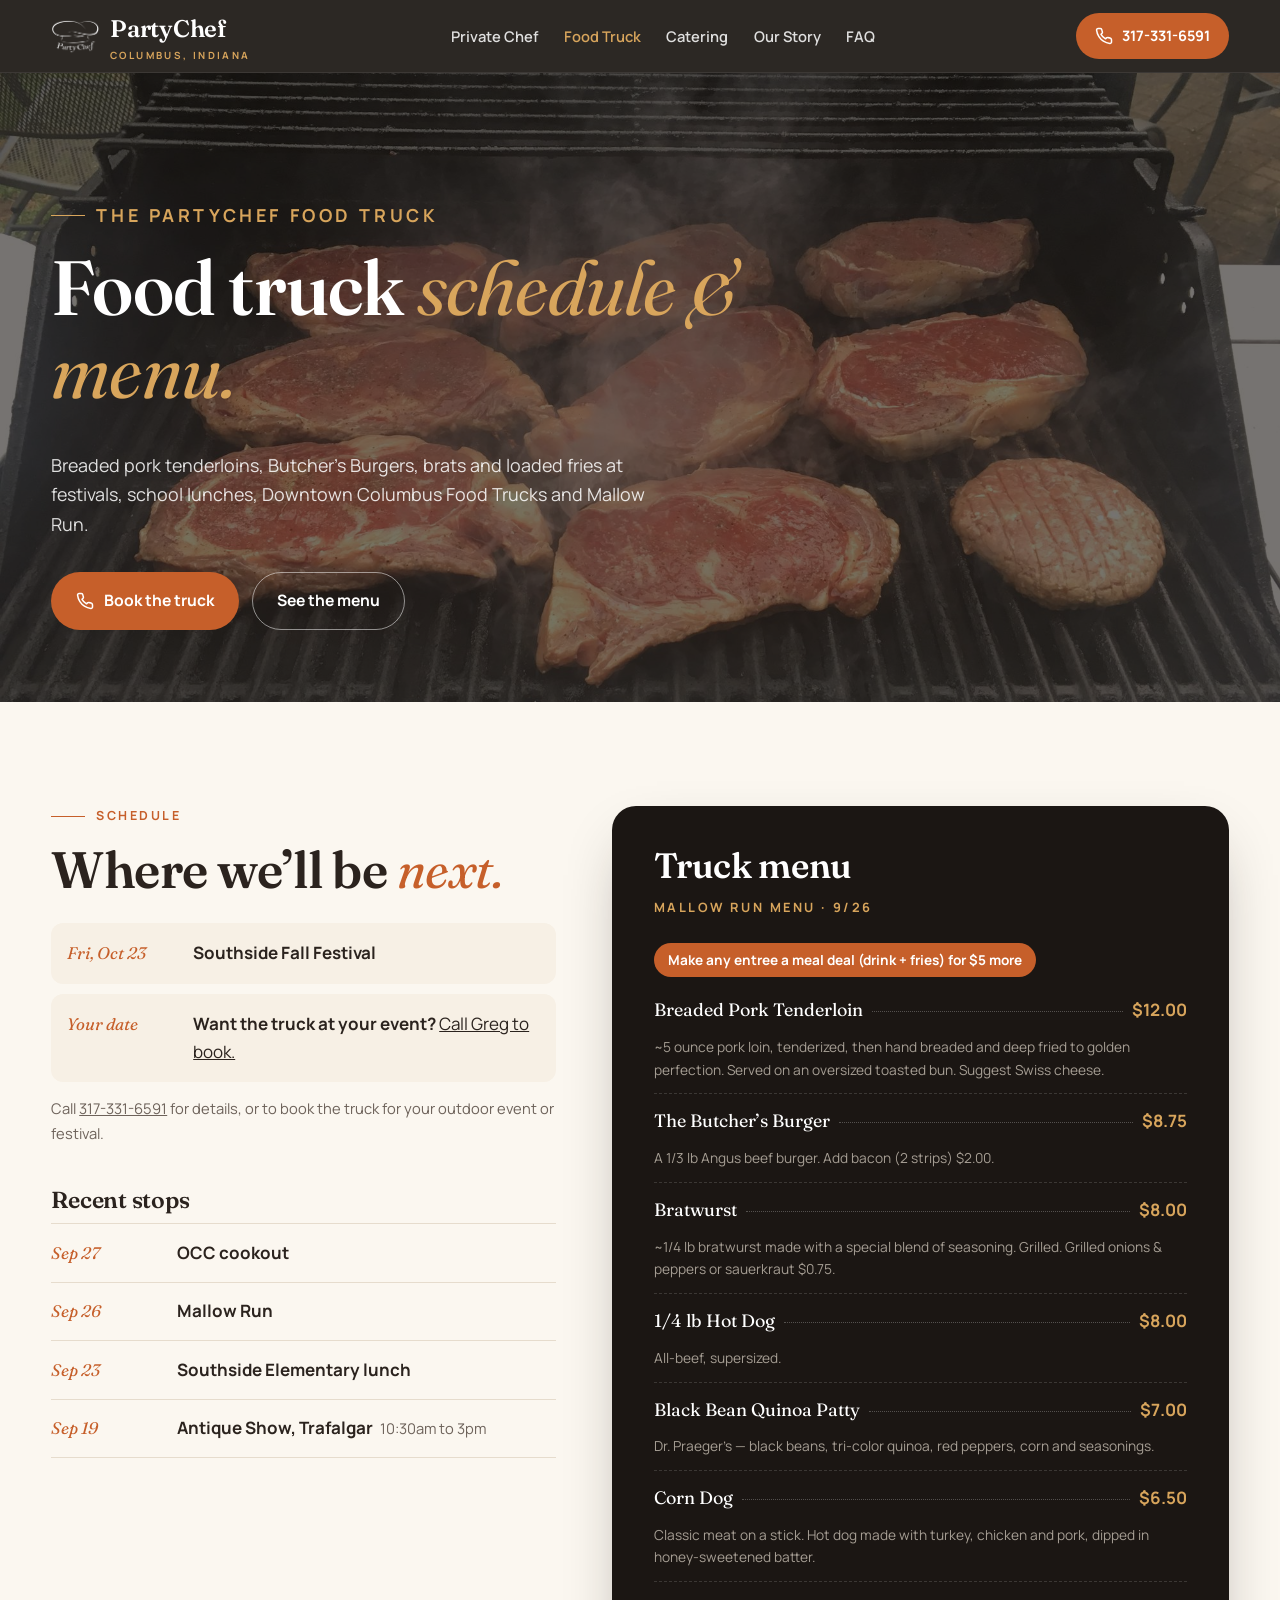
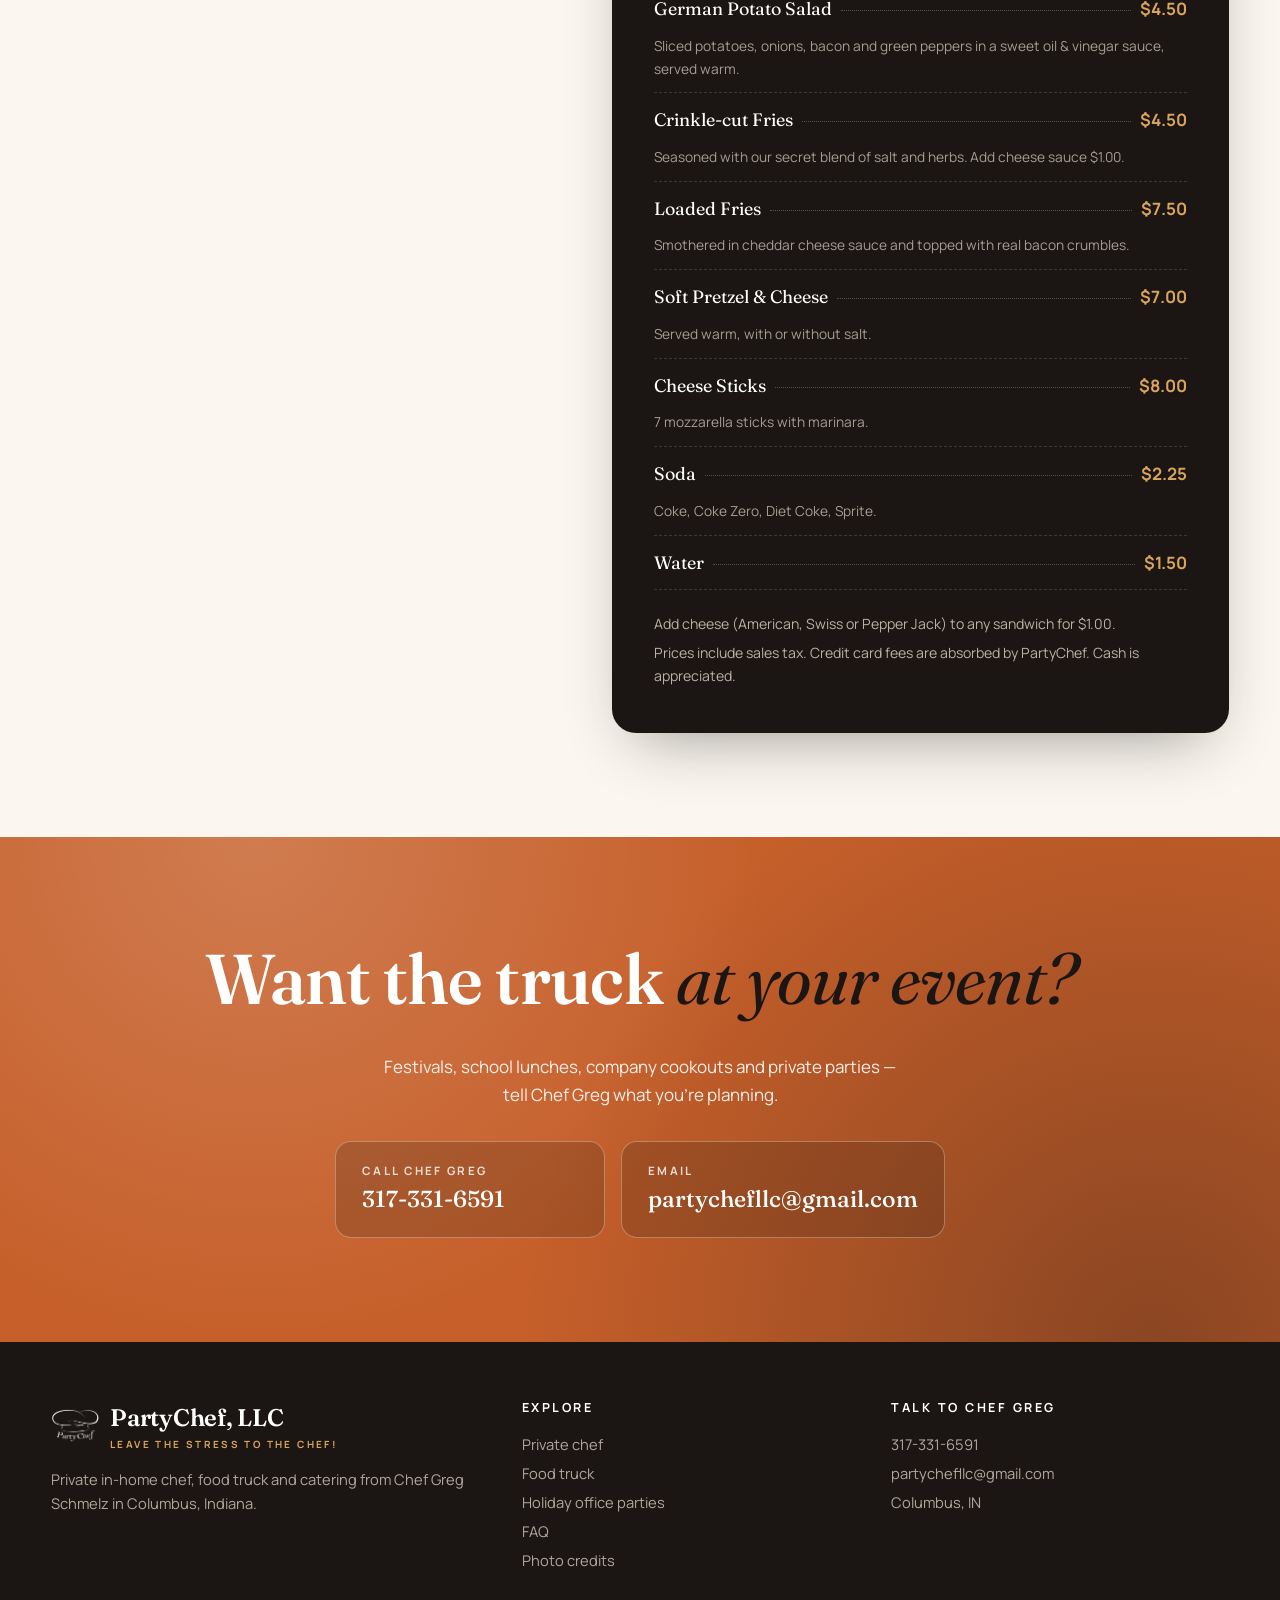
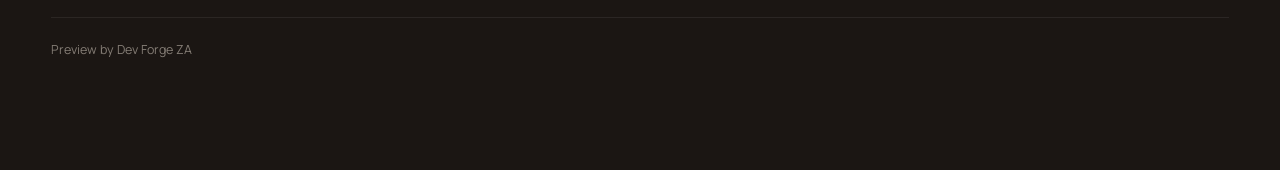
==== commit 90672ca9: "QA fixes: readable next-stop fine print, booking fallback, trim recent stops, image variety, soften " ====
--- a/food-truck.html
+++ b/food-truck.html
@@ -7,7 +7,7 @@
 <meta name="description" content="Where to find the PartyChef food truck and what's on the menu. Book the truck: 317-331-6591.">
 <meta property="og:title" content="Food Truck Schedule & Menu | PartyChef, LLC | Columbus, IN">
 <meta property="og:description" content="Where to find the PartyChef food truck and what's on the menu. Book the truck: 317-331-6591.">
-<meta property="og:image" content="images/grill-steaks.jpg">
+<meta property="og:image" content="https://rudsrudibotha.github.io/partychef-preview/images/grill-steaks.jpg">
 <meta name="theme-color" content="#1b1613">
 <link rel="preconnect" href="https://fonts.googleapis.com">
 <link rel="preconnect" href="https://fonts.gstatic.com" crossorigin>
@@ -51,6 +51,7 @@
       <h2>Where we&rsquo;ll be <em>next.</em></h2>
       <ul class="stops">
         <li class="upcoming"><time datetime="2026-10-23">Fri, Oct 23</time><div><b>Southside Fall Festival</b></div></li>
+        <li class="upcoming"><time>Your date</time><div><b>Want the truck at your event?</b> <a href="tel:+13173316591">Call Greg to book.</a></div></li>
       </ul>
       <p class="fine">Call <a href="tel:+13173316591">317-331-6591</a> for details, or to book the truck for your outdoor event or festival.</p>
 
@@ -60,16 +61,6 @@
         <li><time datetime="2026-09-26">Sep 26</time><div><b>Mallow Run</b></div></li>
         <li><time datetime="2026-09-23">Sep 23</time><div><b>Southside Elementary lunch</b></div></li>
         <li><time datetime="2026-09-19">Sep 19</time><div><b>Antique Show, Trafalgar</b><span>10:30am to 3pm</span></div></li>
-        <li><time datetime="2026-09-19">Sep 19</time><div><b>Mallow Run</b><span>5 to 9pm</span></div></li>
-        <li><time datetime="2026-09-17">Sep 17</time><div><b>Downtown Food Trucks</b><span>11am to 8pm</span></div></li>
-        <li><time datetime="2026-09-12">Sep 12</time><div><b>Mallow Run</b><span>5 to 9pm</span></div></li>
-        <li><time datetime="2026-09-05">Sep 5</time><div><b>Mallow Run</b><span>5 to 9pm</span></div></li>
-        <li><time datetime="2026-08-29">Aug 29</time><div><b>Mallow Run</b><span>5 to 9pm</span></div></li>
-        <li><time datetime="2026-08-28">Aug 28</time><div><b>Mallow Run event</b><span>5 to 8pm</span></div></li>
-        <li><time datetime="2026-08-22">Aug 22</time><div><b>Mallow Run</b><span>5 to 9pm</span></div></li>
-        <li><time datetime="2026-08-21">Aug 21</time><div><b>ABC Stewart Festival</b></div></li>
-        <li><time datetime="2026-08-20">Aug 20</time><div><b>Downtown Columbus Food Trucks</b><span>4 to 8pm</span></div></li>
-        <li><time datetime="2026-08-20">Aug 20</time><div><b>Ivy Tech lunch</b></div></li>
       </ul>
     </div>
 
--- a/styles.css
+++ b/styles.css
@@ -266,3 +266,8 @@
   .hero-inner{padding:1.4rem 0 3rem;gap:1.6rem}
   .hero h1{font-size:2.6rem}
 }
+
+/* readable fine print inside the light next-stop card */
+.truck .next-stop p,.next-stop .fine{color:var(--muted)}
+.next-stop a{color:var(--ember);font-weight:700}
+.next-stop b{color:var(--ink)}
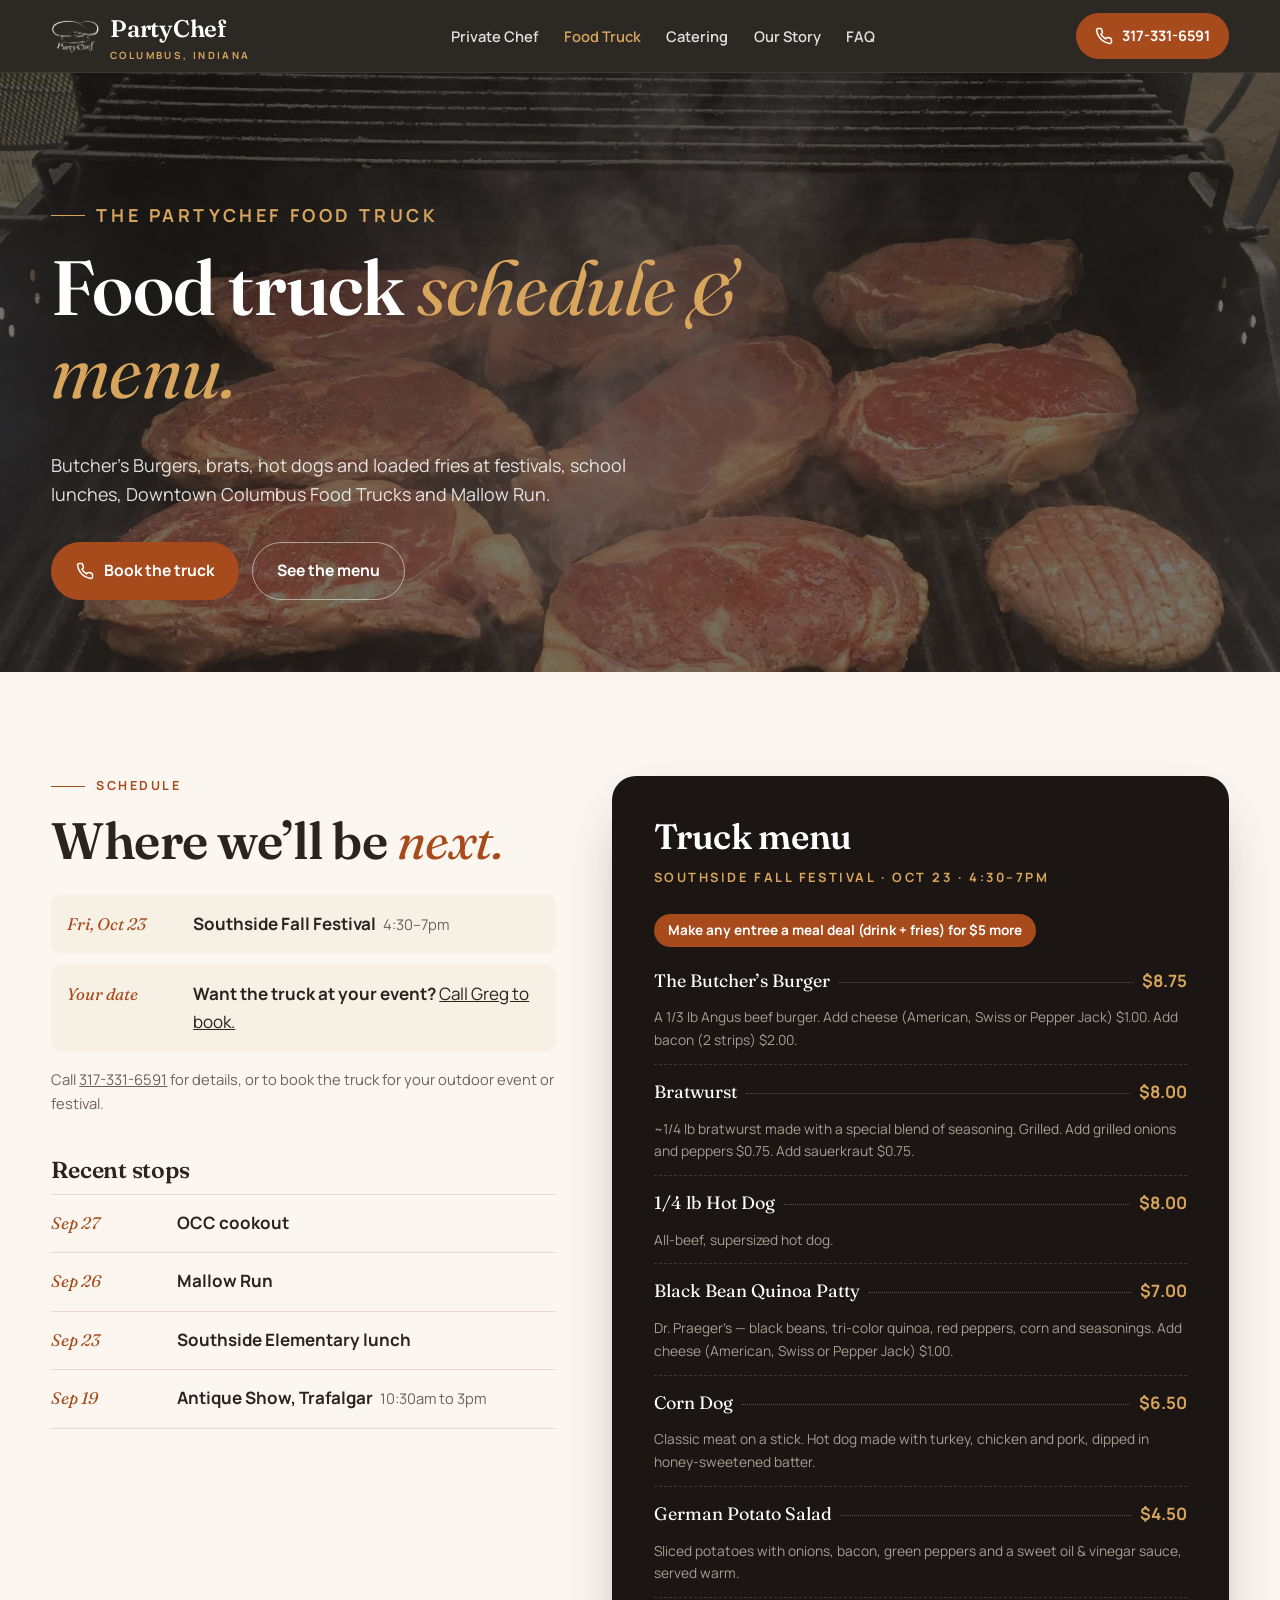
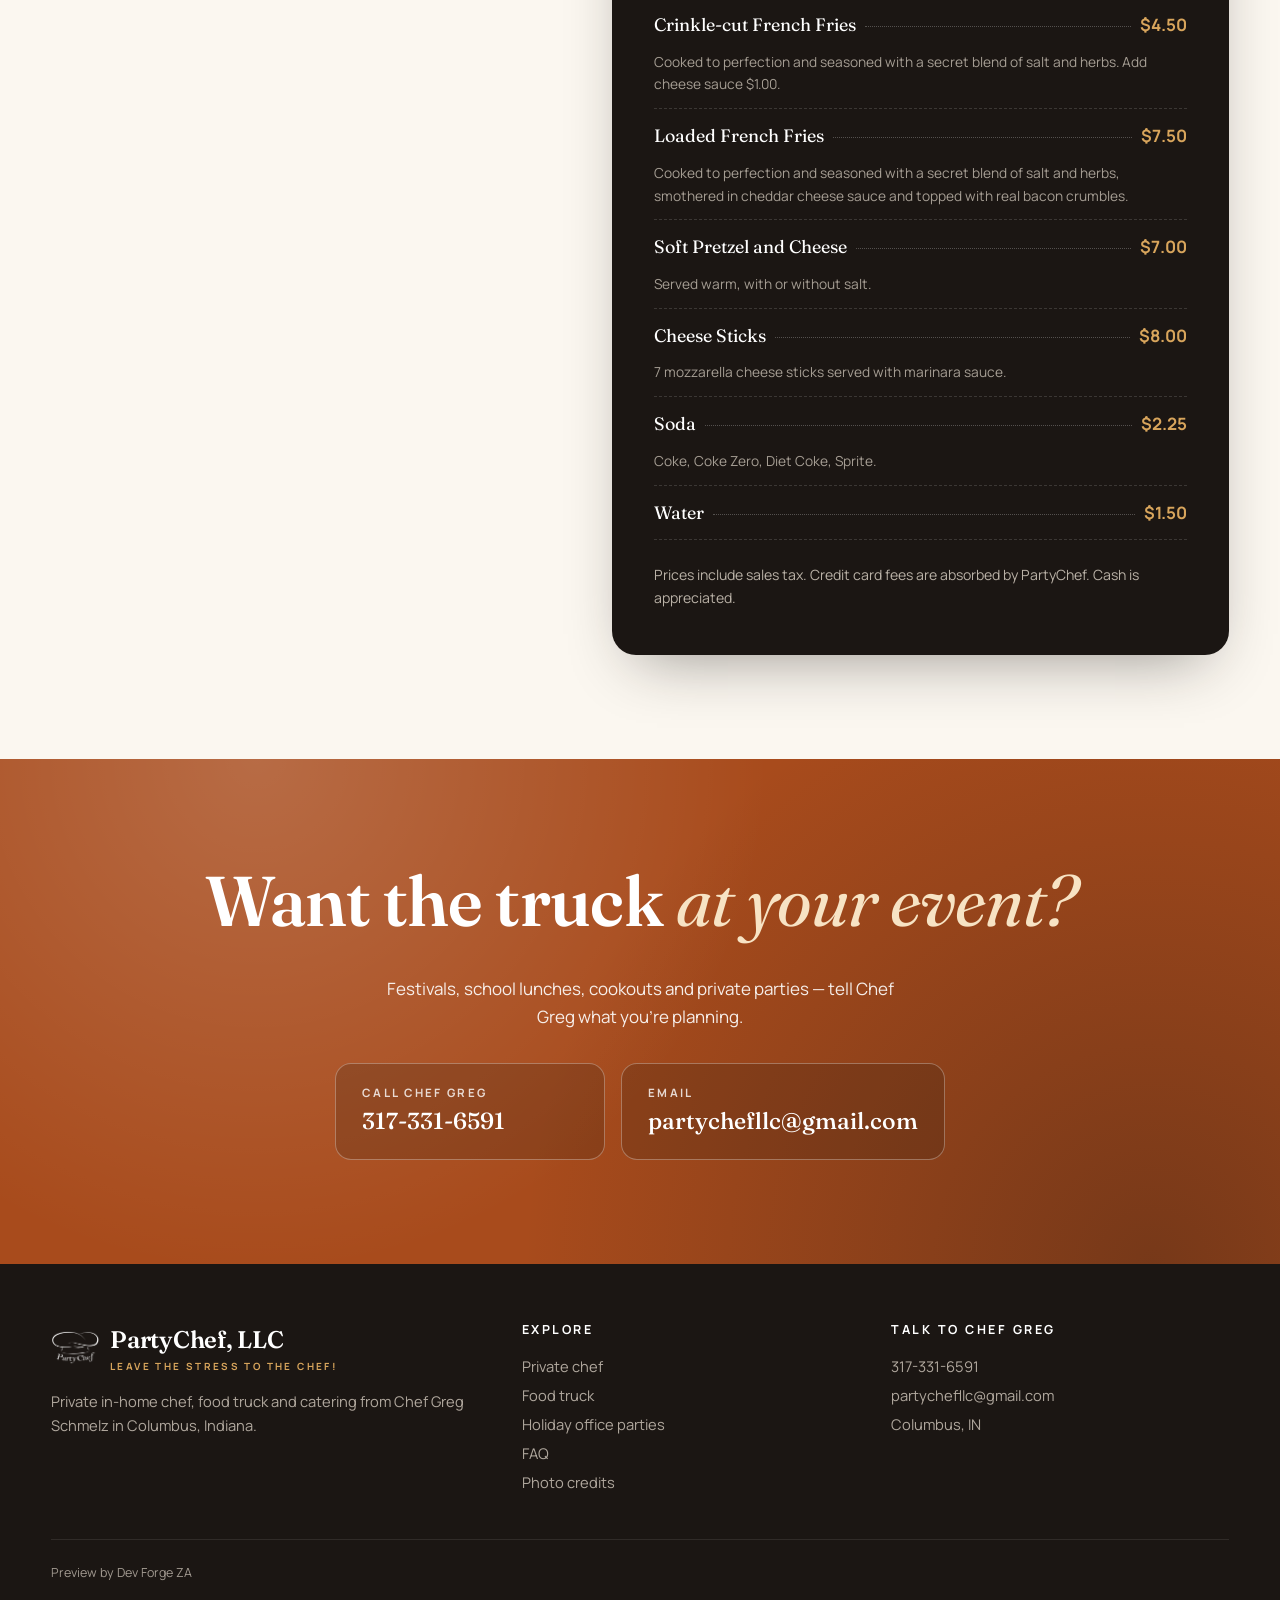
==== commit 76ec2c39: "1 Oct re-QA: current Southside Fall Festival menu, drop Hog Molly and tenderloin, Greg portrait in m" ====
--- a/food-truck.html
+++ b/food-truck.html
@@ -7,7 +7,7 @@
 <meta name="description" content="Where to find the PartyChef food truck and what's on the menu. Book the truck: 317-331-6591.">
 <meta property="og:title" content="Food Truck Schedule & Menu | PartyChef, LLC | Columbus, IN">
 <meta property="og:description" content="Where to find the PartyChef food truck and what's on the menu. Book the truck: 317-331-6591.">
-<meta property="og:image" content="https://rudsrudibotha.github.io/partychef-preview/images/grill-steaks.jpg">
+<meta property="og:image" content="https://rudsrudibotha.github.io/partychef-preview/images/grill-steaks-crop.jpg">
 <meta name="theme-color" content="#1b1613">
 <link rel="preconnect" href="https://fonts.googleapis.com">
 <link rel="preconnect" href="https://fonts.gstatic.com" crossorigin>
@@ -32,11 +32,11 @@
 </header>
 <main>
 <section class="page-hero">
-  <img src="images/grill-steaks.jpg" alt="" width="2000" height="1500">
+  <img src="images/grill-steaks-crop.jpg" alt="" width="1800" height="1350">
   <div class="wrap">
     <p class="eyebrow">The PartyChef food truck</p>
     <h1>Food truck <em>schedule &amp; menu.</em></h1>
-    <p>Breaded pork tenderloins, Butcher&rsquo;s Burgers, brats and loaded fries at festivals, school lunches, Downtown Columbus Food Trucks and Mallow Run.</p>
+    <p>Butcher&rsquo;s Burgers, brats, hot dogs and loaded fries at festivals, school lunches, Downtown Columbus Food Trucks and Mallow Run.</p>
     <div class="cta-row">
       <a class="btn btn-ember" href="tel:+13173316591"><svg viewBox="0 0 24 24" fill="none" stroke="currentColor" stroke-width="2" stroke-linecap="round" stroke-linejoin="round" aria-hidden="true"><path d="M22 16.9v3a2 2 0 0 1-2.2 2 19.8 19.8 0 0 1-8.6-3.1 19.5 19.5 0 0 1-6-6A19.8 19.8 0 0 1 2.1 4.2 2 2 0 0 1 4.1 2h3a2 2 0 0 1 2 1.7c.1.9.4 1.8.7 2.7a2 2 0 0 1-.5 2.1L8 9.8a16 16 0 0 0 6 6l1.3-1.3a2 2 0 0 1 2.1-.4c.9.3 1.8.6 2.7.7a2 2 0 0 1 1.7 2z"/></svg> Book the truck</a>
       <a class="btn btn-ghost" href="#menu">See the menu</a>
@@ -50,7 +50,7 @@
       <p class="eyebrow">Schedule</p>
       <h2>Where we&rsquo;ll be <em>next.</em></h2>
       <ul class="stops">
-        <li class="upcoming"><time datetime="2026-10-23">Fri, Oct 23</time><div><b>Southside Fall Festival</b></div></li>
+        <li class="upcoming"><time datetime="2026-10-23">Fri, Oct 23</time><div><b>Southside Fall Festival</b><span>4:30&ndash;7pm</span></div></li>
         <li class="upcoming"><time>Your date</time><div><b>Want the truck at your event?</b> <a href="tel:+13173316591">Call Greg to book.</a></div></li>
       </ul>
       <p class="fine">Call <a href="tel:+13173316591">317-331-6591</a> for details, or to book the truck for your outdoor event or festival.</p>
@@ -66,23 +66,21 @@
 
     <div class="menu-board" id="menu">
       <h2>Truck menu</h2>
-      <p class="sub">Mallow Run menu &middot; 9/26</p>
+      <p class="sub">Southside Fall Festival &middot; Oct 23 &middot; 4:30&ndash;7pm</p>
       <span class="deal">Make any entree a meal deal (drink + fries) for $5 more</span>
-      <div class="menu-item"><span class="name">Breaded Pork Tenderloin</span><span class="dots"></span><span class="price">$12.00</span><p>~5 ounce pork loin, tenderized, then hand breaded and deep fried to golden perfection. Served on an oversized toasted bun. Suggest Swiss cheese.</p></div>
-      <div class="menu-item"><span class="name">The Butcher&rsquo;s Burger</span><span class="dots"></span><span class="price">$8.75</span><p>A 1/3 lb Angus beef burger. Add bacon (2 strips) $2.00.</p></div>
-      <div class="menu-item"><span class="name">Bratwurst</span><span class="dots"></span><span class="price">$8.00</span><p>~1/4 lb bratwurst made with a special blend of seasoning. Grilled. Grilled onions &amp; peppers or sauerkraut $0.75.</p></div>
-      <div class="menu-item"><span class="name">1/4 lb Hot Dog</span><span class="dots"></span><span class="price">$8.00</span><p>All-beef, supersized.</p></div>
-      <div class="menu-item"><span class="name">Black Bean Quinoa Patty</span><span class="dots"></span><span class="price">$7.00</span><p>Dr. Praeger&rsquo;s &mdash; black beans, tri-color quinoa, red peppers, corn and seasonings.</p></div>
+      <div class="menu-item"><span class="name">The Butcher&rsquo;s Burger</span><span class="dots"></span><span class="price">$8.75</span><p>A 1/3 lb Angus beef burger. Add cheese (American, Swiss or Pepper Jack) $1.00. Add bacon (2 strips) $2.00.</p></div>
+      <div class="menu-item"><span class="name">Bratwurst</span><span class="dots"></span><span class="price">$8.00</span><p>~1/4 lb bratwurst made with a special blend of seasoning. Grilled. Add grilled onions and peppers $0.75. Add sauerkraut $0.75.</p></div>
+      <div class="menu-item"><span class="name">1/4 lb Hot Dog</span><span class="dots"></span><span class="price">$8.00</span><p>All-beef, supersized hot dog.</p></div>
+      <div class="menu-item"><span class="name">Black Bean Quinoa Patty</span><span class="dots"></span><span class="price">$7.00</span><p>Dr. Praeger&rsquo;s &mdash; black beans, tri-color quinoa, red peppers, corn and seasonings. Add cheese (American, Swiss or Pepper Jack) $1.00.</p></div>
       <div class="menu-item"><span class="name">Corn Dog</span><span class="dots"></span><span class="price">$6.50</span><p>Classic meat on a stick. Hot dog made with turkey, chicken and pork, dipped in honey-sweetened batter.</p></div>
-      <div class="menu-item"><span class="name">German Potato Salad</span><span class="dots"></span><span class="price">$4.50</span><p>Sliced potatoes, onions, bacon and green peppers in a sweet oil &amp; vinegar sauce, served warm.</p></div>
-      <div class="menu-item"><span class="name">Crinkle-cut Fries</span><span class="dots"></span><span class="price">$4.50</span><p>Seasoned with our secret blend of salt and herbs. Add cheese sauce $1.00.</p></div>
-      <div class="menu-item"><span class="name">Loaded Fries</span><span class="dots"></span><span class="price">$7.50</span><p>Smothered in cheddar cheese sauce and topped with real bacon crumbles.</p></div>
-      <div class="menu-item"><span class="name">Soft Pretzel &amp; Cheese</span><span class="dots"></span><span class="price">$7.00</span><p>Served warm, with or without salt.</p></div>
-      <div class="menu-item"><span class="name">Cheese Sticks</span><span class="dots"></span><span class="price">$8.00</span><p>7 mozzarella sticks with marinara.</p></div>
+      <div class="menu-item"><span class="name">German Potato Salad</span><span class="dots"></span><span class="price">$4.50</span><p>Sliced potatoes with onions, bacon, green peppers and a sweet oil &amp; vinegar sauce, served warm.</p></div>
+      <div class="menu-item"><span class="name">Crinkle-cut French Fries</span><span class="dots"></span><span class="price">$4.50</span><p>Cooked to perfection and seasoned with a secret blend of salt and herbs. Add cheese sauce $1.00.</p></div>
+      <div class="menu-item"><span class="name">Loaded French Fries</span><span class="dots"></span><span class="price">$7.50</span><p>Cooked to perfection and seasoned with a secret blend of salt and herbs, smothered in cheddar cheese sauce and topped with real bacon crumbles.</p></div>
+      <div class="menu-item"><span class="name">Soft Pretzel and Cheese</span><span class="dots"></span><span class="price">$7.00</span><p>Served warm, with or without salt.</p></div>
+      <div class="menu-item"><span class="name">Cheese Sticks</span><span class="dots"></span><span class="price">$8.00</span><p>7 mozzarella cheese sticks served with marinara sauce.</p></div>
       <div class="menu-item"><span class="name">Soda</span><span class="dots"></span><span class="price">$2.25</span><p>Coke, Coke Zero, Diet Coke, Sprite.</p></div>
       <div class="menu-item"><span class="name">Water</span><span class="dots"></span><span class="price">$1.50</span></div>
       <div class="menu-notes">
-        <p>Add cheese (American, Swiss or Pepper Jack) to any sandwich for $1.00.</p>
         <p>Prices include sales tax. Credit card fees are absorbed by PartyChef. Cash is appreciated.</p>
       </div>
     </div>
@@ -92,7 +90,7 @@
 <section class="contact">
   <div class="wrap">
     <h2>Want the truck <em>at your event?</em></h2>
-    <p>Festivals, school lunches, company cookouts and private parties &mdash; tell Chef Greg what you&rsquo;re planning.</p>
+    <p>Festivals, school lunches, cookouts and private parties &mdash; tell Chef Greg what you&rsquo;re planning.</p>
     <div class="contact-tiles">
       <a class="tile" href="tel:+13173316591"><small>Call Chef Greg</small><b>317-331-6591</b></a>
       <a class="tile" href="mailto:partychefllc@gmail.com?subject=Food%20truck%20booking"><small>Email</small><b>partychefllc@gmail.com</b></a>
@@ -135,8 +133,11 @@
 </div>
 <script>
   const t=document.querySelector('.menu-toggle'),l=document.getElementById('navlist');
-  t.addEventListener('click',()=>{const o=l.classList.toggle('open');t.setAttribute('aria-expanded',o)});
-  l.querySelectorAll('a').forEach(a=>a.addEventListener('click',()=>{l.classList.remove('open');t.setAttribute('aria-expanded',false)}));
+  const ICON_OPEN='<path d="M3 6h18M3 12h18M3 18h18"/>',ICON_CLOSE='<path d="M6 6l12 12M18 6 6 18"/>';
+  function setMenu(o){l.classList.toggle('open',o);t.setAttribute('aria-expanded',o);t.setAttribute('aria-label',o?'Close menu':'Open menu');t.querySelector('svg').innerHTML=o?ICON_CLOSE:ICON_OPEN}
+  t.addEventListener('click',()=>setMenu(!l.classList.contains('open')));
+  l.querySelectorAll('a').forEach(a=>a.addEventListener('click',()=>setMenu(false)));
+  document.addEventListener('keydown',e=>{if(e.key==='Escape'&&l.classList.contains('open')){setMenu(false);t.focus()}});
 </script>
 </body>
 </html>
--- a/styles.css
+++ b/styles.css
@@ -1,5 +1,5 @@
 :root{
-  --char:#1b1613; --char-2:#2a221d; --ember:#c65f2a; --ember-2:#e07a3f; --gold:#d8a55c;
+  --char:#1b1613; --char-2:#2a221d; --ember:#a84b1c; --ember-2:#b8551f; --gold:#d8a55c;
   --cream:#f7f0e5; --paper:#fbf7f0; --ink:#2b231e; --muted:#6d625a; --line:#e6dccd; --sage:#56614a;
   --radius:18px; --shadow:0 24px 60px -24px rgba(27,22,19,.45);
   --serif:"Fraunces", Georgia, "Times New Roman", serif; --sans:"Manrope", system-ui, -apple-system, Segoe UI, Roboto, sans-serif;
@@ -55,6 +55,8 @@
 .hero p.lede{color:rgba(255,255,255,.85);font-size:1.22rem}
 .cta-row{display:flex;flex-wrap:wrap;gap:.8rem;margin-top:2rem}
 .hero-note{background:rgba(247,240,229,.1);border:1px solid rgba(255,255,255,.18);backdrop-filter:blur(8px);border-radius:var(--radius);padding:1.5rem 1.6rem;font-family:var(--serif);font-size:1.18rem;line-height:1.4}
+.hero-note{display:flex;gap:1.1rem;align-items:center}
+.hero-note img{flex:none;width:96px;height:96px;border-radius:50%;object-fit:cover;border:3px solid var(--gold);box-shadow:0 10px 24px -10px rgba(0,0,0,.6)}
 .hero-note span{display:block;font-family:var(--sans);font-size:.72rem;letter-spacing:.2em;text-transform:uppercase;color:var(--gold);font-weight:700;margin-bottom:.6rem}
 
 /* credentials */
@@ -118,7 +120,7 @@
 
 /* swine */
 .swine-grid{display:grid;grid-template-columns:1.1fr .9fr;gap:4rem;align-items:center}
-.swine img{border-radius:var(--radius);box-shadow:var(--shadow);width:100%;aspect-ratio:4/3;object-fit:cover}
+.swine img{border-radius:var(--radius);box-shadow:var(--shadow);width:100%;max-width:960px;aspect-ratio:4/3;object-fit:cover}
 .tags{display:flex;flex-wrap:wrap;gap:.5rem;margin-top:1.5rem}
 .tags span{border:1px solid var(--line);background:#fff;border-radius:999px;padding:.4rem .9rem;font-size:.86rem;font-weight:600}
 
@@ -135,7 +137,7 @@
 
 /* truck teaser */
 .truck{position:relative;color:#fff;background:var(--char);overflow:hidden}
-.truck > img{position:absolute;inset:0;width:100%;height:100%;object-fit:cover;opacity:.35}
+.truck::before{content:"";position:absolute;inset:0;background:radial-gradient(circle at 12% 20%,rgba(198,95,42,.30),transparent 55%),radial-gradient(circle at 95% 100%,rgba(216,165,92,.16),transparent 50%)}
 .truck .wrap{position:relative;display:grid;grid-template-columns:1fr 1fr;gap:3rem;align-items:center}
 .truck h2 em{color:var(--gold)}
 .truck p{color:rgba(255,255,255,.82)}
@@ -162,7 +164,7 @@
 .contact::before{content:"";position:absolute;inset:0;background:radial-gradient(circle at 20% 0%,rgba(255,255,255,.18),transparent 45%),radial-gradient(circle at 90% 100%,rgba(27,22,19,.35),transparent 50%)}
 .contact .wrap{position:relative}
 .contact h2{font-size:clamp(2.4rem,5.5vw,4.4rem)}
-.contact h2 em{color:var(--char)}
+.contact h2 em{color:#f7e3c4}
 .contact p{max-width:52ch;margin:0 auto 2rem;color:rgba(255,255,255,.9)}
 .contact-tiles{display:flex;justify-content:center;gap:1rem;flex-wrap:wrap}
 .tile{background:rgba(27,22,19,.18);border:1px solid rgba(255,255,255,.3);border-radius:16px;padding:1.2rem 1.6rem;text-decoration:none;text-align:left;min-width:270px;transition:background .2s}
@@ -179,7 +181,7 @@
 .foot li{margin:.3rem 0}
 .foot a{text-decoration:none}
 .foot a:hover{color:var(--gold)}
-.disclaimer{border-top:1px solid rgba(255,255,255,.1);margin-top:2.5rem;padding-top:1.4rem;font-size:.78rem;opacity:.7}
+.disclaimer{border-top:1px solid rgba(255,255,255,.1);margin-top:2.5rem;padding-top:1.4rem;font-size:.78rem;opacity:.9}
 
 /* mobile call bar */
 .callbar{display:none}
@@ -271,3 +273,20 @@
 .truck .next-stop p,.next-stop .fine{color:var(--muted)}
 .next-stop a{color:var(--ember);font-weight:700}
 .next-stop b{color:var(--ink)}
+.next-stop .cal b{color:#fff}
+
+/* 390px: Chef Greg's portrait note sits on the hero photo, inside the first screen */
+@media (max-width:560px){
+  .hero-note{position:absolute;left:0;right:0;bottom:calc(100% + .9rem);max-width:none;padding:.8rem .95rem;font-size:.98rem;line-height:1.35;gap:.85rem;background:rgba(27,22,19,.62)}
+  .hero-note img{width:72px;height:72px;border-width:2px}
+  .hero-note span{margin-bottom:.3rem;font-size:.68rem}
+}
+/* holiday office party: popular options */
+.popular{margin:1.4rem 0;border-top:1px solid var(--line);padding-top:1.2rem}
+.popular-title{font-family:var(--serif);font-size:1.15rem;font-weight:600;margin:0 0 .8rem}
+.popular-grid{display:grid;grid-template-columns:repeat(3,1fr);gap:1rem}
+.popular-grid b{display:block;font-size:.78rem;letter-spacing:.16em;text-transform:uppercase;color:var(--ember);margin-bottom:.35rem}
+.popular-grid ul{list-style:none;margin:0;padding:0;font-size:.92rem;line-height:1.45}
+.popular-grid li{margin:.25rem 0}
+@media (max-width:1020px) and (min-width:861px){.popular-grid{grid-template-columns:1fr 1fr}}
+@media (max-width:480px){.popular-grid{grid-template-columns:1fr 1fr}}
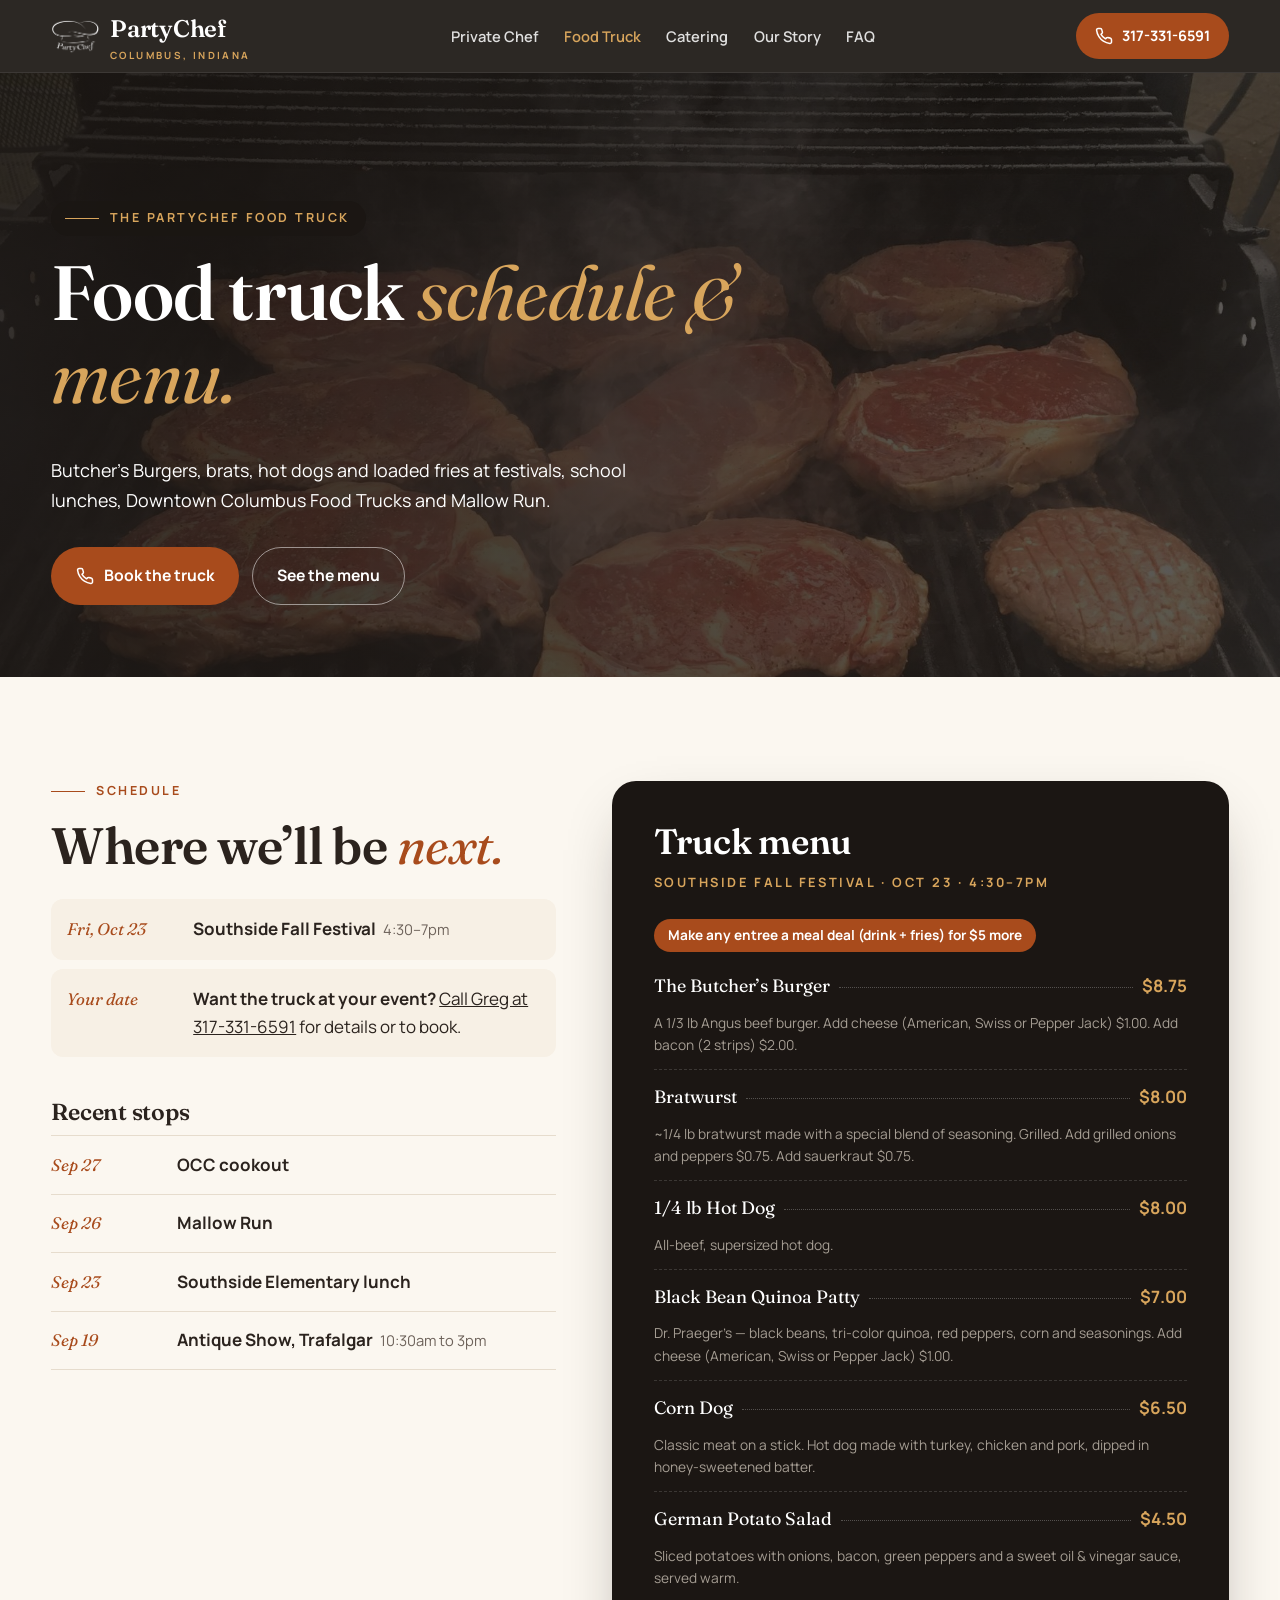
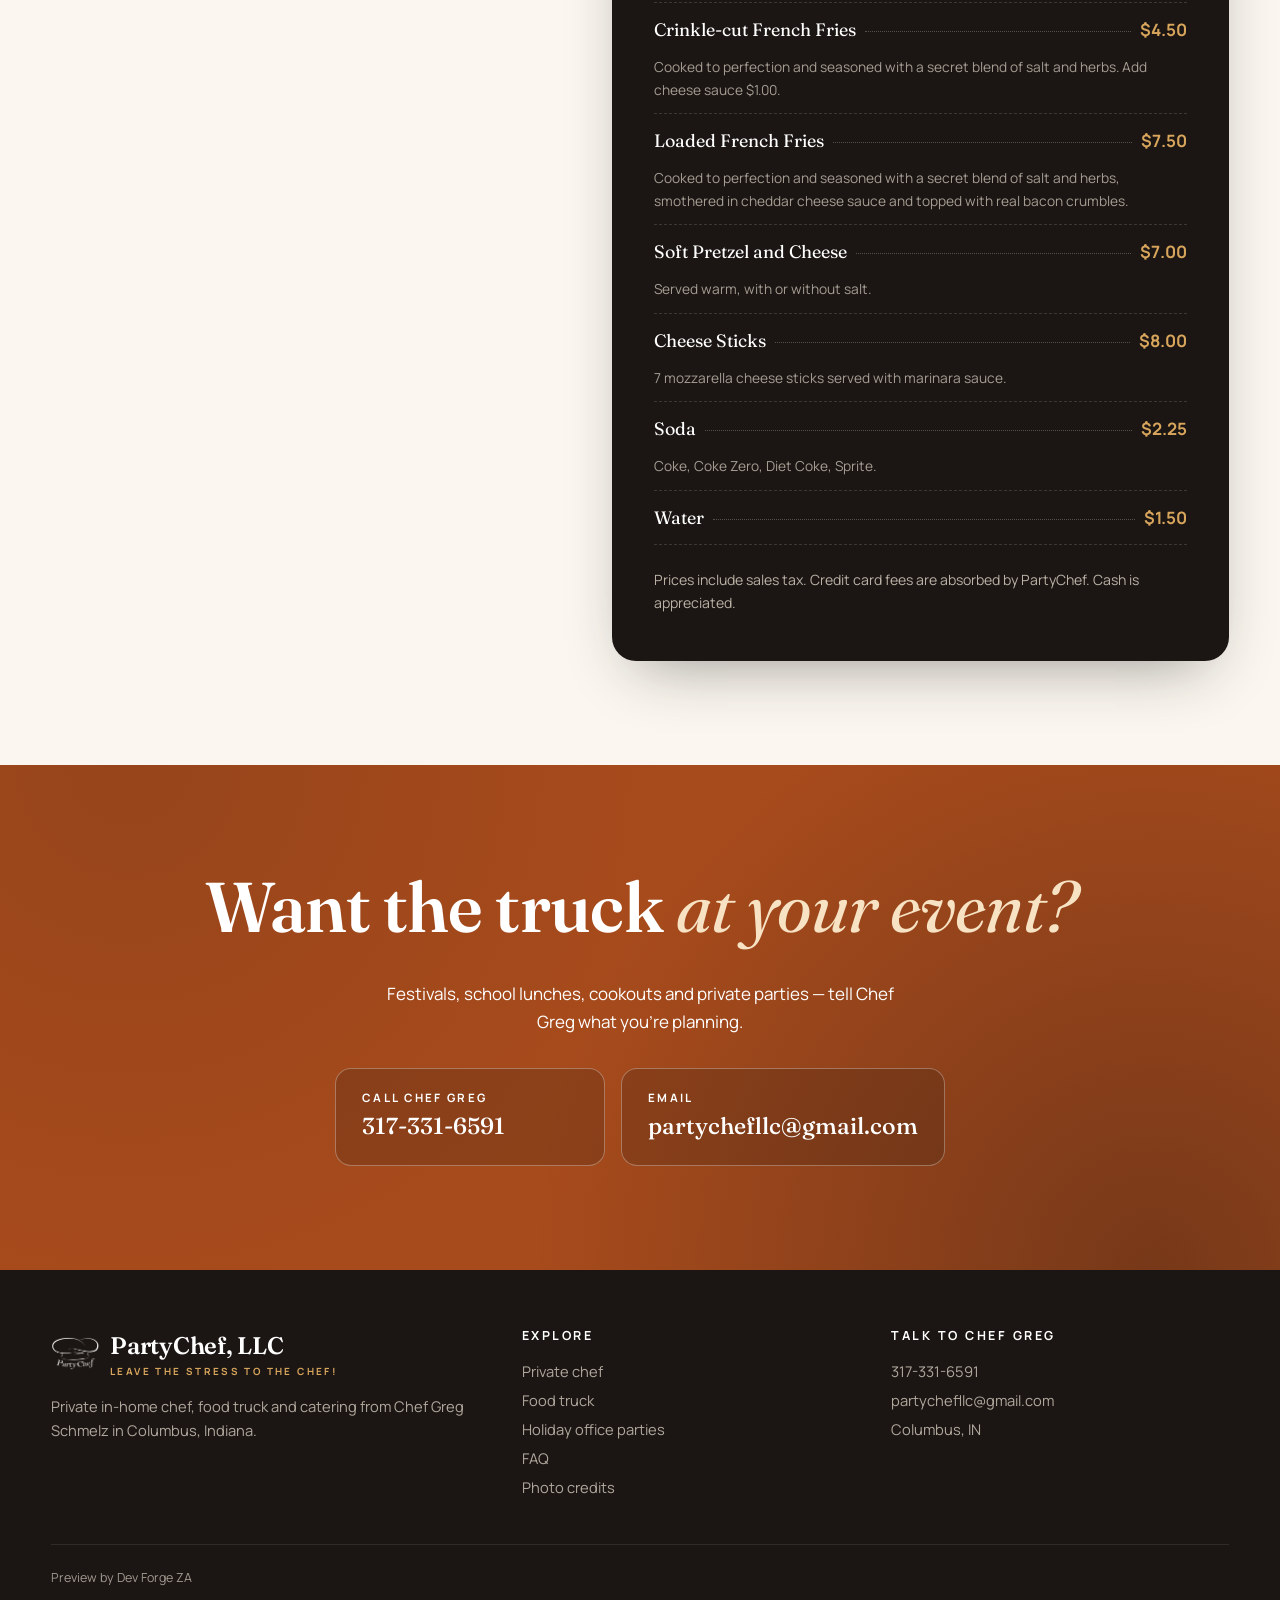
==== commit 0177e130: "Contrast round: solid backings for hero eyebrow and note, stronger hero scrims, solid white contact " ====
--- a/food-truck.html
+++ b/food-truck.html
@@ -51,9 +51,8 @@
       <h2>Where we&rsquo;ll be <em>next.</em></h2>
       <ul class="stops">
         <li class="upcoming"><time datetime="2026-10-23">Fri, Oct 23</time><div><b>Southside Fall Festival</b><span>4:30&ndash;7pm</span></div></li>
-        <li class="upcoming"><time>Your date</time><div><b>Want the truck at your event?</b> <a href="tel:+13173316591">Call Greg to book.</a></div></li>
+        <li class="upcoming"><time>Your date</time><div><b>Want the truck at your event?</b> <a href="tel:+13173316591">Call Greg at 317-331-6591</a> for details or to book.</div></li>
       </ul>
-      <p class="fine">Call <a href="tel:+13173316591">317-331-6591</a> for details, or to book the truck for your outdoor event or festival.</p>
 
       <h3 style="margin-top:2.6rem">Recent stops</h3>
       <ul class="stops">
--- a/styles.css
+++ b/styles.css
@@ -161,15 +161,15 @@
 
 /* contact */
 .contact{background:var(--ember);color:#fff;text-align:center;position:relative;overflow:hidden}
-.contact::before{content:"";position:absolute;inset:0;background:radial-gradient(circle at 20% 0%,rgba(255,255,255,.18),transparent 45%),radial-gradient(circle at 90% 100%,rgba(27,22,19,.35),transparent 50%)}
+.contact::before{content:"";position:absolute;inset:0;background:radial-gradient(circle at 90% 100%,rgba(27,22,19,.35),transparent 50%),radial-gradient(circle at 10% 0%,rgba(27,22,19,.12),transparent 45%)}
 .contact .wrap{position:relative}
 .contact h2{font-size:clamp(2.4rem,5.5vw,4.4rem)}
 .contact h2 em{color:#f7e3c4}
-.contact p{max-width:52ch;margin:0 auto 2rem;color:rgba(255,255,255,.9)}
+.contact p{max-width:52ch;margin:0 auto 2rem;color:#fff}
 .contact-tiles{display:flex;justify-content:center;gap:1rem;flex-wrap:wrap}
 .tile{background:rgba(27,22,19,.18);border:1px solid rgba(255,255,255,.3);border-radius:16px;padding:1.2rem 1.6rem;text-decoration:none;text-align:left;min-width:270px;transition:background .2s}
 .tile:hover{background:var(--char)}
-.tile small{display:block;font-size:.72rem;letter-spacing:.2em;text-transform:uppercase;opacity:.8;font-weight:700}
+.tile small{display:block;font-size:.72rem;letter-spacing:.2em;text-transform:uppercase;color:#fff;font-weight:700}
 .tile b{font-family:var(--serif);font-size:1.45rem;font-weight:500}
 
 /* footer */
@@ -290,3 +290,13 @@
 .popular-grid li{margin:.25rem 0}
 @media (max-width:1020px) and (min-width:861px){.popular-grid{grid-template-columns:1fr 1fr}}
 @media (max-width:480px){.popular-grid{grid-template-columns:1fr 1fr}}
+
+/* contrast round (1 Oct): solid backings for small text over photos */
+@media (min-width:561px){.hero::after{background:linear-gradient(180deg,rgba(27,22,19,.4) 0%,rgba(27,22,19,.3) 35%,rgba(27,22,19,.9) 88%),linear-gradient(90deg,rgba(27,22,19,.85),rgba(27,22,19,.35) 60%,rgba(27,22,19,.15) 85%)}}
+.hero .eyebrow,.page-hero .eyebrow{width:fit-content;max-width:100%;background:rgba(27,22,19,.88);padding:.5rem 1rem .5rem .85rem;border-radius:999px;line-height:1.5}
+.hero-note{background:rgba(27,22,19,.88);border-color:rgba(216,165,92,.35)}
+.page-hero > img{opacity:.38}
+.page-hero::after{content:"";position:absolute;inset:0;background:linear-gradient(90deg,rgba(27,22,19,.7),rgba(27,22,19,.25) 80%)}
+.page-hero .wrap{z-index:1}
+.page-hero p:not(.eyebrow){color:#fff}
+.page-hero p.eyebrow{font-size:.78rem}
